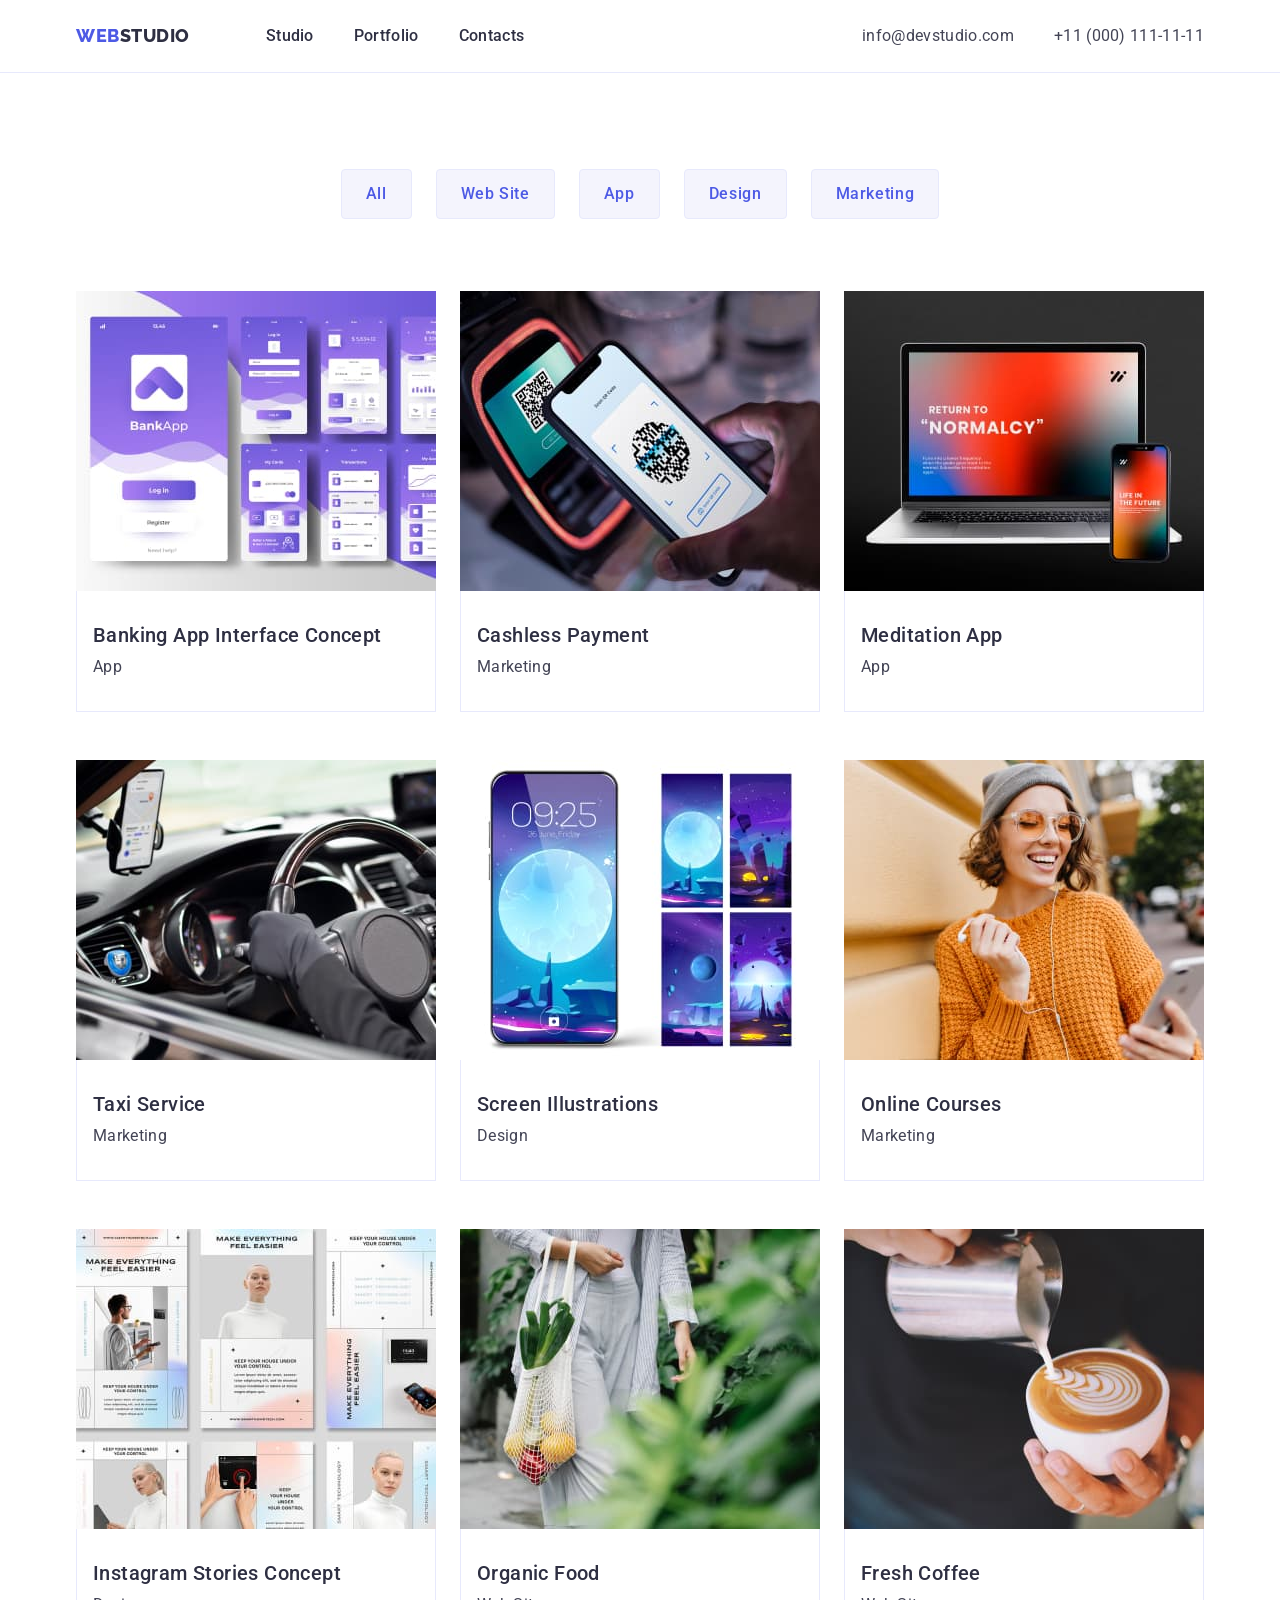
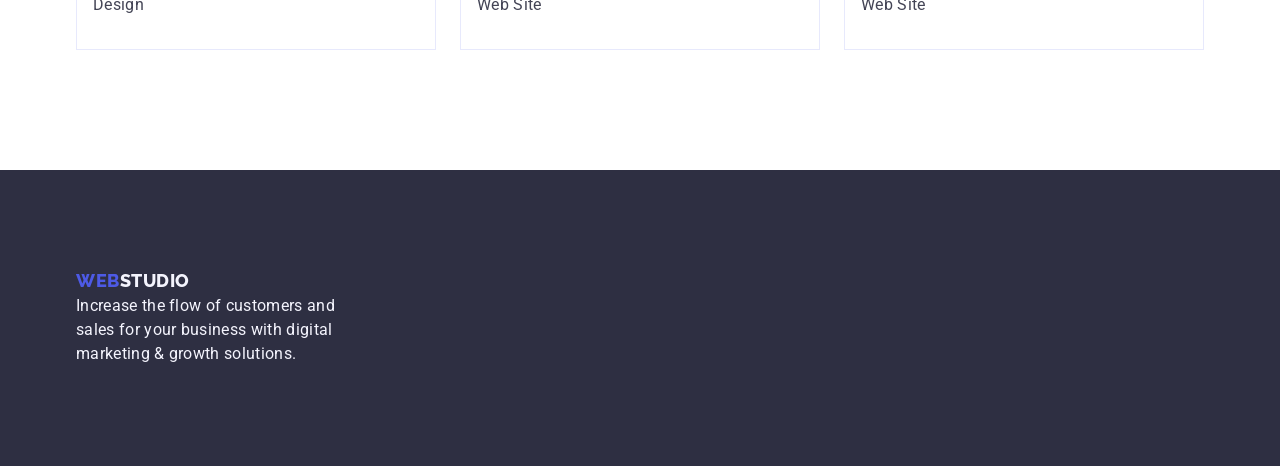
==== portfolio.html @ 2875e18b "Initial commit" ====
<!DOCTYPE html>
<html lang="en">
  <head>
    <meta charset="UTF-8" />
    <meta name="viewport" content="width=device-width, initial-scale=1.0" />
    <title>Portfolio</title>
    <link rel="preconnect" href="https://fonts.googleapis.com" />
    <link rel="preconnect" href="https://fonts.gstatic.com" crossorigin />
    <link
      href="https://fonts.googleapis.com/css2?family=Raleway:wght@800&family=Roboto:wght@400;500;700;900&display=swap"
      rel="stylesheet"
    />
    <link
      rel="stylesheet"
      href="https://cdnjs.cloudflare.com/ajax/libs/modern-normalize/2.0.0/modern-normalize.min.css"
    />
    <link rel="stylesheet" href="./css/style.css" />
  </head>
  <body>
    <header class="header">
      <div class="container header__container">
        <nav class="header__menu">
          <a href="./index.html" class="logo link">Web<span class="logo__part">Studio</span></a>
          <ul class="menu__list list">
            <li class="menu__list-item">
              <a href="./index.html" class="menu__list-link link">Studio</a>
            </li>
            <li class="menu__list-item">
              <a href="./portfolio.html" class="menu__list-link link">Portfolio</a>
            </li>
            <li class="menu__list-item">
              <a href="" class="menu__list-link link">Contacts</a>
            </li>
          </ul>
        </nav>
        <address class="address">
          <ul class="address__list list">
            <li class="address__list-item">
              <a href="mailto:info@devstudio.com" class="address__mail link">info@devstudio.com</a>
            </li>
            <li class="address__list-item">
              <a href="tel:+110001111111" class="address__tel link">+11 (000) 111-11-11</a>
            </li>
          </ul>
        </address>
      </div>
    </header>

    <main class="main">
      <section class="cards section">
        <div class="container cards__container">
          <h1 class="visually-hidden">MAIN</h1>
          <ul class="filters__list list">
            <li class="filters__item">
              <button class="filters__btn" type="button">All</button>
            </li>
            <li class="filters__item">
              <button class="filters__btn" type="button">Web Site</button>
            </li>
            <li class="filters__item">
              <button class="filters__btn" type="button">App</button>
            </li>
            <li class="filters__item">
              <button class="filters__btn" type="button">Design</button>
            </li>
            <li class="filters__item">
              <button class="filters__btn" type="button">Marketing</button>
            </li>
          </ul>
          <ul class="cards__list list">
            <li class="cards__item">
              <a class="cards__item-link link" href="#">
                <img
                  src="./images/s2-1.jpg"
                  alt="Banking App"
                  class="cards__item-img"
                  width="360"
                />
                <div class="cards__item-box">
                  <h2 class="cards__item-title">Banking App Interface Concept</h2>
                  <p class="cards__item-text">App</p>
                </div>
              </a>
            </li>
            <li class="cards__item">
              <a class="cards__item-link link" href="#">
                <img
                  src="./images/s2-2.jpg"
                  alt="Cashless Payment"
                  class="cards__item-img"
                  width="360"
                />
                <div class="cards__item-box">
                  <h2 class="cards__item-title">Cashless Payment</h2>
                  <p class="cards__item-text">Marketing</p>
                </div>
              </a>
            </li>
            <li class="cards__item">
              <a class="cards__item-link link" href="#">
                <img
                  src="./images/s2-3.jpg"
                  alt="Meditation App"
                  class="cards__item-img"
                  width="360"
                />
                <div class="cards__item-box">
                  <h2 class="cards__item-title">Meditation App</h2>
                  <p class="cards__item-text">App</p>
                </div>
              </a>
            </li>
            <li class="cards__item">
              <a class="cards__item-link link" href="#">
                <img
                  src="./images/s3-1.jpg"
                  alt="Taxi Service"
                  class="cards__item-img"
                  width="360"
                />
                <div class="cards__item-box">
                  <h2 class="cards__item-title">Taxi Service</h2>
                  <p class="cards__item-text">Marketing</p>
                </div>
              </a>
            </li>
            <li class="cards__item">
              <a class="cards__item-link link" href="#">
                <img
                  src="./images/s3-2.jpg"
                  alt="Screen Illustrations"
                  class="cards__item-img"
                  width="360"
                />
                <div class="cards__item-box">
                  <h2 class="cards__item-title">Screen Illustrations</h2>
                  <p class="cards__item-text">Design</p>
                </div>
              </a>
            </li>
            <li class="cards__item">
              <a class="cards__item-link link" href="#">
                <img
                  src="./images/s3-3.jpg"
                  alt="Online Courses"
                  class="cards__item-img"
                  width="360"
                />
                <div class="cards__item-box">
                  <h2 class="cards__item-title">Online Courses</h2>
                  <p class="cards__item-text">Marketing</p>
                </div>
              </a>
            </li>
            <li class="cards__item">
              <a class="cards__item-link link" href="#">
                <img
                  src="./images/s4-1.jpg"
                  alt="Instagram Stories Concept"
                  class="cards__item-img"
                  width="360"
                />
                <div class="cards__item-box">
                  <h2 class="cards__item-title">Instagram Stories Concept</h2>
                  <p class="cards__item-text">Design</p>
                </div>
              </a>
            </li>
            <li class="cards__item">
              <a class="cards__item-link link" href="#">
                <img
                  src="./images/s4-2.jpg"
                  alt="Organic Food"
                  class="cards__item-img"
                  width="360"
                />
                <div class="cards__item-box">
                  <h2 class="cards__item-title">Organic Food</h2>
                  <p class="cards__item-text">Web Site</p>
                </div>
              </a>
            </li>
            <li class="cards__item">
              <a class="cards__item-link link" href="#">
                <img
                  src="./images/s4-3.jpg"
                  alt="Fresh Coffee"
                  class="cards__item-img"
                  width="360"
                />
                <div class="cards__item-box">
                  <h2 class="cards__item-title">Fresh Coffee</h2>
                  <p class="cards__item-text">Web Site</p>
                </div>
              </a>
            </li>
          </ul>
        </div>
      </section>
    </main>

    <footer class="footer section">
      <div class="container footer__container">
        <a href="./index.html" class="logo link">Web<span class="logo__part">Studio</span></a>
        <p class="footer__text">
          Increase the flow of customers and sales for your business with digital marketing & growth
          solutions.
        </p>
      </div>
    </footer>
  </body>
</html>
---- css/style.css ----
:root {
  --body-text: #434455;
  --iris: #4d5ae5;
  --ocean: #404bbf;
  --navy-blue: #2e2f42;
  --green: #31d0aa;
  --light-slate: #8e8f99;
  --cornflower: #e7e9fc;
  --cloud: #f4f4fd;
  --navy-blue-modal: #2e2f42;
  --grey: #2e2f42;
  --dairy: #fcfcfc;
}

body {
  font-family: 'Roboto', sans-serif;
  color: var(--body-text);
  background-color: #fff;
  line-height: 1.5;
  font-size: 16px;
  letter-spacing: 2%;
  margin: 0;
}
h2 {
  font-weight: 700;
  font-size: 20px;
}
h1,
h2,
h3,
h4,
h5,
h6,
p {
  margin: 0;
}
img {
  display: block;
}

.link {
  text-decoration: none;
  color: inherit;
}
.list {
  list-style: none;
  padding-left: 0;
  margin: 0;
}
img {
  display: block;
}
.container {
  width: 1158px;
  margin: 0 auto;
  padding: 0 15px;
}
.section {
  padding-left: 30px;
  padding-right: 30px;
}
.visually-hidden {
  position: absolute;
  width: 1px;
  height: 1px;
  margin: -1px;
  border: 0;
  padding: 0;
  white-space: nowrap;
  clip-path: inset(100%);
  clip: rect(0 0 0 0);
  overflow: hidden;
}
/* HEADER*/
.header {
  border-bottom: 1px solid var(--cornflower);
}
.header__container {
  display: flex;
  align-items: center;
  padding: 0 15px;
}
.header__menu {
  display: flex;
  margin-right: auto;
  align-items: center;
}

.logo {
  font-family: 'Raleway', sans-serif;
  text-transform: uppercase;
  font-size: 18px;
  line-height: 1.17;
  letter-spacing: 0.03em;
  font-weight: 800;
  text-decoration: none;
  color: var(--iris);
  margin-right: 76px;
}
.logo span {
  color: var(--navy-blue);
}

.menu__list {
  color: var(--navy-blue);
  font-weight: 500;
  list-style: none;
  display: flex;
  gap: 40px;
}
.menu__list-item {
  /* padding: 24px 0px; */
  display: flex;
}
.menu__list-item:hover,
.menu__list-link:focus {
  color: var(--ocean);
}
.menu__list-link {
  padding: 24px 0px;
  letter-spacing: 0.02em;
}

.address {
  font-style: normal;
}
.address__list-item:hover,
.address:focus {
  color: var(--ocean);
}
.address__list {
  letter-spacing: 0.02em;
  display: flex;
  gap: 40px;
}

/*Banner*/
.banner {
  background-color: var(--navy-blue);
  padding: 188px 0;
}

.banner__container {
  text-align: center;
}

.main__title {
  font-size: 56px;
  line-height: 1.07;
  text-align: center;
  letter-spacing: 0.02em;
  color: #fff;
  max-width: 496px;
  margin-right: auto;
  margin-left: auto;
  margin-bottom: 48px;
}
.main__btn {
  background-color: var(--iris);
  font-family: inherit;
  font-weight: 500;
  font-size: 16px;
  line-height: 1.5;
  letter-spacing: 0.04em;
  color: #fff;
  cursor: pointer;
  border: none;
  border-radius: 4px;
  box-shadow: 0px 4px 4px 0px rgba(0, 0, 0, 0.15);
  padding: 16px 32px;
  display: block;
  min-width: 169px;
  margin: 0 auto;
}
.main__btn:hover,
.main__btn:focus {
  background-color: var(--ocean);
}
/* benefits*/
.benefits {
  padding: 120px 0;
}
.benefits__container {
}
.benefits__list {
  display: flex;
  gap: 24px;
}
.benefits__list-item {
  min-width: 264px;
  width: calc((100% - 72px) / 4);
}
.benefits__item-title {
  margin-bottom: 8px;
}
.benefits__title {
  font-weight: 500;
  font-size: 20px;
  line-height: 1.2;
  letter-spacing: 0.02em;
  color: var(--navy-blue);
}
.benefits__item-title {
  font-weight: 500;
  font-size: 20px;
  line-height: 1.2;
  letter-spacing: 0.02em;
  color: var(--navy-blue);
}
.benefits__item-text {
  letter-spacing: 0.02em;
}

/*Services*/
.services {
  padding-bottom: 120px;
}

.services__title {
  font-size: 36px;
  line-height: 1.11;
  text-align: center;
  letter-spacing: 0.02em;
  text-transform: capitalize;
  color: var(--navy-blue);
  margin-bottom: 72px;
}
.services__list {
  display: flex;
  gap: 24px;
}
.services__list-item {
  width: calc((100% - 48px) / 3);
}

/*TEAM*/
.team {
  background-color: var(--cloud);
  padding: 120px 0;
}
.team__container {
}
.team__title {
  font-size: 36px;
  line-height: 1.11;
  text-align: center;
  letter-spacing: 0.02em;
  text-transform: capitalize;
  color: var(--navy-blue);
  margin-bottom: 72px;
}
.team__list {
  display: flex;
  gap: 24px;
}
.team__list-item {
  background-color: #ffffff;
  width: calc((100%-72px) / 4);
  border-radius: 0px 0px 4px 4px;
}
.team__item-box {
  padding: 32px 0;
  text-align: center;
}
.team__item-title {
  font-weight: 500;
  font-size: 20px;
  line-height: 1.2;
  letter-spacing: 0.02em;
  color: var(--navy-blue);
  margin-bottom: 8px;
}
.team__item-text {
  letter-spacing: 0.02em;
}
/* FILTERS */
.filters__list {
  display: flex;
  justify-content: center;
  margin-bottom: 72px;
  gap: 24px;
}
.filters__item {
  text-align: center;
}

.filters__btn {
  padding: 12px 24px;
  background-color: var(--cloud);
  border: 1px solid var(--cornflower);
  color: var(--iris);
  font-weight: 500;
  font-family: inherit;
  cursor: pointer;
  font-size: 16px;
  line-height: 1.5;
  letter-spacing: 0.04em;
  border-radius: 4px;
}
.filters__btn:hover,
.filters__btn:focus {
  background-color: var(--ocean);
  border: 1px solid transparent;
  color: #fff;
}
/* CARDS */
.cards {
  padding: 96px 0 120px 0;
}

.cards__list {
  display: flex;
  flex-wrap: wrap;
  gap: 48px 24px;
}
.cards__item {
  width: calc((100% - 48px) / 3);
}

.cards__item-box {
  text-align: left;
  padding: 32px 16px;
  border-left: 1px solid var(--cornflower);
  border-right: 1px solid var(--cornflower);
  border-bottom: 1px solid var(--cornflower);
}
.cards__item-title {
  color: var(--navy-blue);
  font-weight: 500;
  font-size: 20px;
  line-height: 1.2;
  letter-spacing: 0.02em;
  margin-bottom: 8px;
}
.cards__item-text {
  font-size: 16px;
  line-height: 1.5;
  letter-spacing: 0.02em;
  color: var(--body-text);
}
/*Footer*/
.footer {
  background-color: var(--navy-blue);
  padding: 100px 0;
}
.footer > p {
  color: var(--cloud);
}

.footer__text {
  letter-spacing: 0.02em;
  max-width: 264px;
  color: var(--cloud);
}
.footer .logo span {
  color: var(--cloud);
}
.footer__logo {
  display: inline-block;
  margin-bottom: 16px;
}
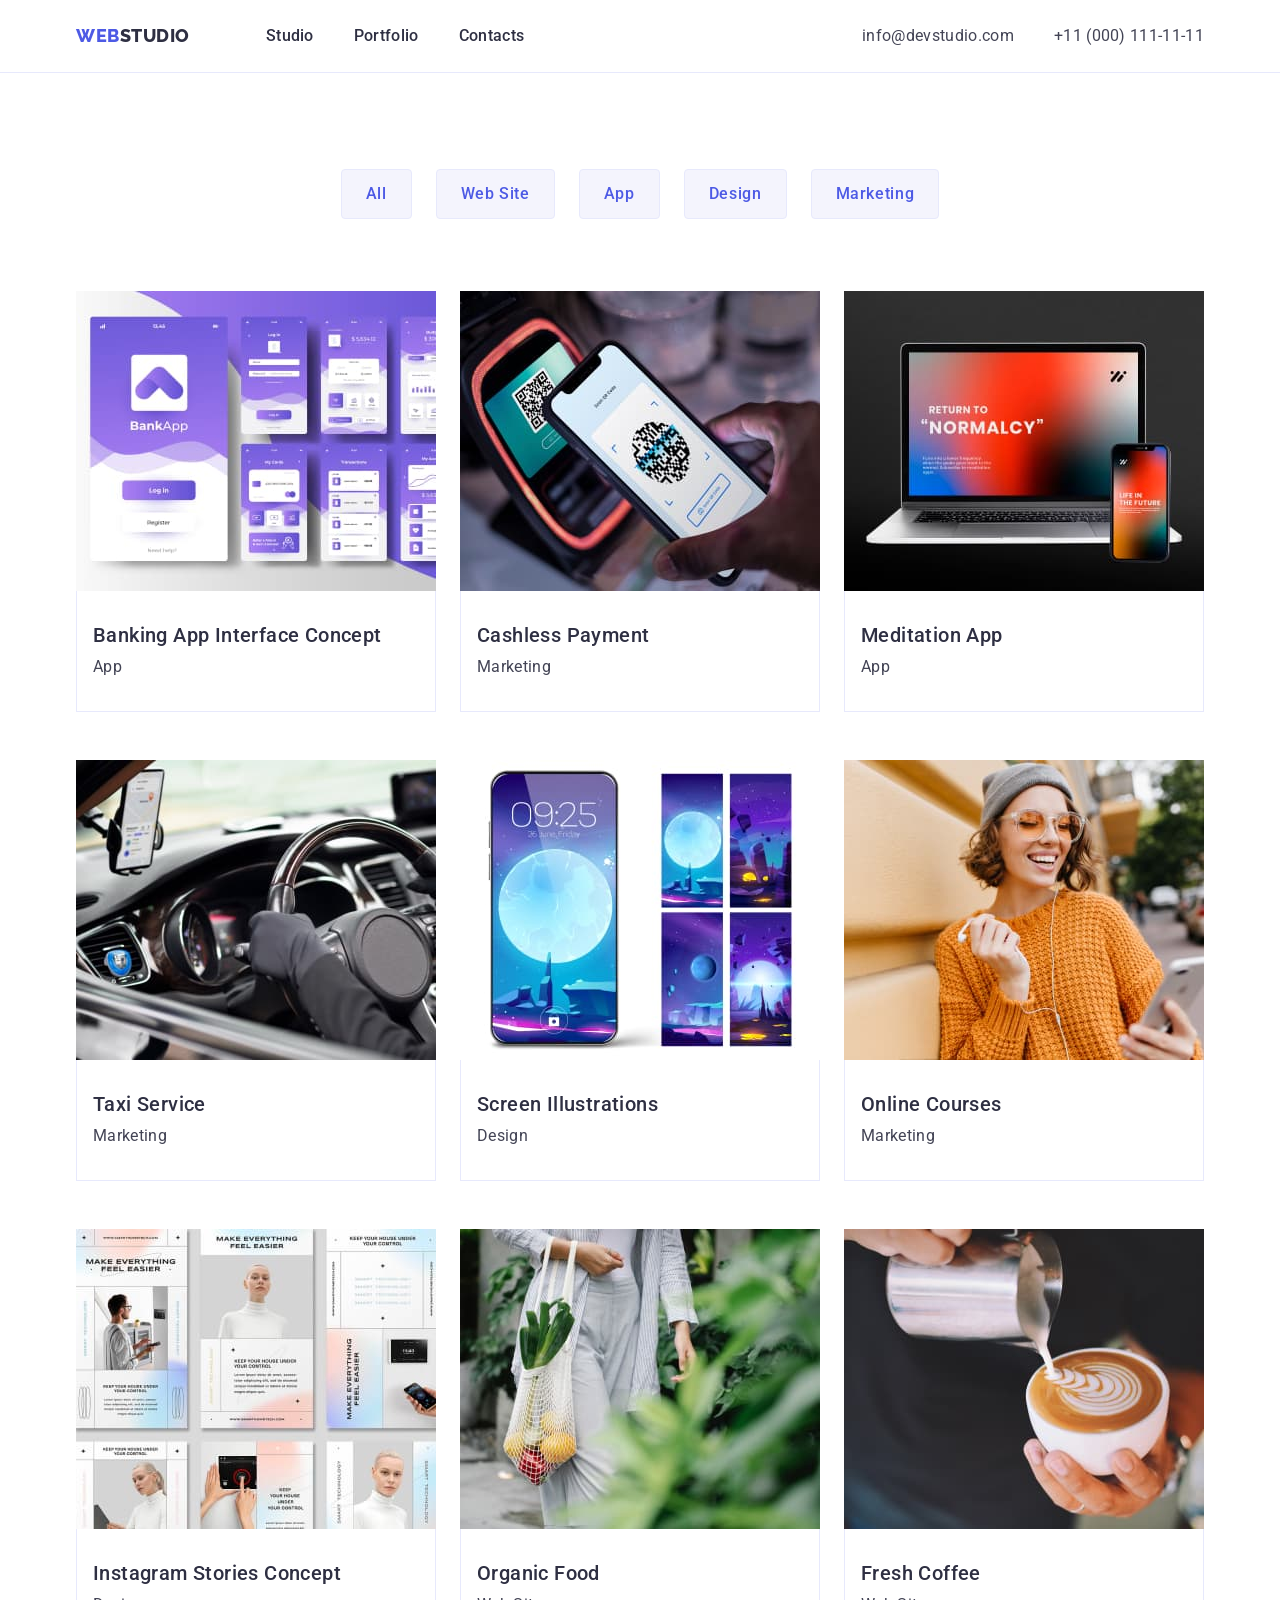
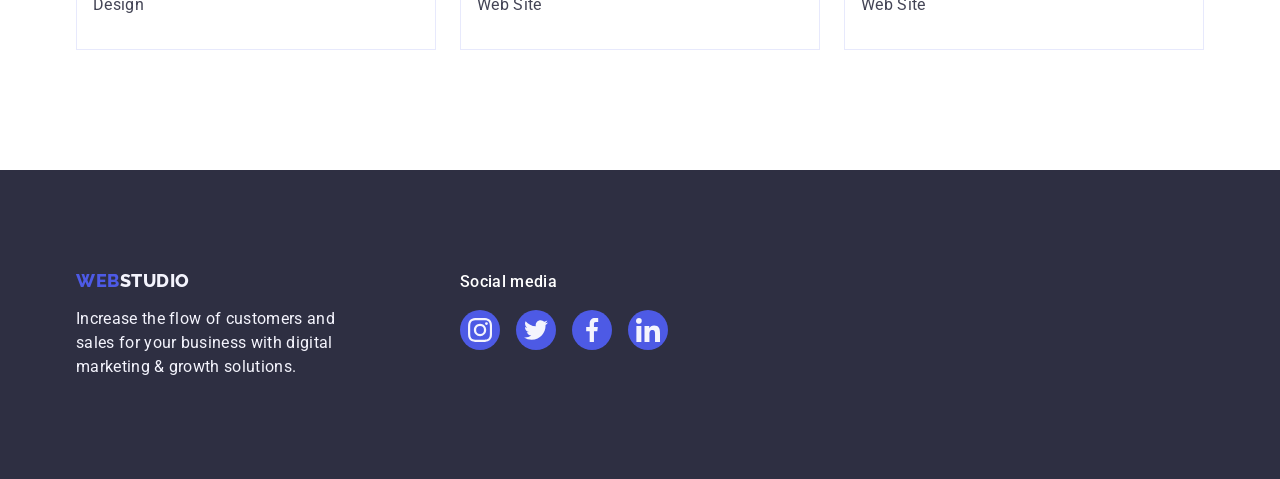
==== commit 0c972d3d: "first part homework add socials link + hover" ====
--- a/portfolio.html
+++ b/portfolio.html
@@ -201,11 +201,72 @@
 
     <footer class="footer section">
       <div class="container footer__container">
-        <a href="./index.html" class="logo link">Web<span class="logo__part">Studio</span></a>
-        <p class="footer__text">
-          Increase the flow of customers and sales for your business with digital marketing & growth
-          solutions.
-        </p>
+        <div class="footer__left">
+          <a href="./index.html" class="logo link footer__logo"
+            >Web<span class="logo__part">Studio</span></a
+          >
+          <p class="footer__text">
+            Increase the flow of customers and sales for your business with digital marketing &
+            growth solutions.
+          </p>
+        </div>
+        <div class="footer__right">
+          <p class="footer__social-title"> Social media </p>
+          <ul class="footer__social-list list">
+            <li class="footer__social-item">
+              <a
+                href=""
+                class="footer__social-link"
+                target="_blank"
+                rel="noopened noreffered"
+                aria-label="instagram link"
+              >
+                <svg class="footer__social-svg" width="24" height="24">
+                  <use href="./images/icons.svg#icon-instagram"></use>
+                </svg>
+              </a>
+            </li>
+            <li class="footer__social-item">
+              <a
+                href=""
+                class="footer__social-link"
+                target="_blank"
+                rel="noopened noreffered"
+                aria-label="twitter link"
+              >
+                <svg class="footer__social-svg" width="24" height="24">
+                  <use href="./images/icons.svg#icon-twitter"></use>
+                </svg>
+              </a>
+            </li>
+            <li class="footer__social-item">
+              <a
+                href=""
+                class="footer__social-link"
+                target="_blank"
+                rel="noopened noreffered"
+                aria-label="facebook link"
+              >
+                <svg class="footer__social-svg" width="24" height="24">
+                  <use href="./images/icons.svg#icon-facebook"></use>
+                </svg>
+              </a>
+            </li>
+            <li class="footer__social-item">
+              <a
+                href=""
+                class="footer__social-link"
+                target="_blank"
+                rel="noopened noreffered"
+                aria-label="linkedin link"
+              >
+                <svg class="footer__social-svg" width="24" height="24">
+                  <use href="./images/icons.svg#icon-linkedin"></use>
+                </svg>
+              </a>
+            </li>
+          </ul>
+        </div>
       </div>
     </footer>
   </body>
--- a/css/style.css
+++ b/css/style.css
@@ -71,6 +71,15 @@
   clip: rect(0 0 0 0);
   overflow: hidden;
 }
+.title {
+  font-size: 36px;
+  line-height: 1.11;
+  text-align: center;
+  letter-spacing: 0.02em;
+  text-transform: capitalize;
+  color: var(--navy-blue);
+  margin-bottom: 72px;
+}
 /* HEADER*/
 .header {
   border-bottom: 1px solid var(--cornflower);
@@ -136,6 +145,11 @@
 
 /*Banner*/
 .banner {
+  background-image: linear-gradient(rgba(46, 47, 66, 0.7), rgba(46, 47, 66, 0.7)),
+    url(../images/hero-bg.jpg);
+  background-repeat: no-repeat;
+  background-position: center;
+  background-size: cover;
   background-color: var(--navy-blue);
   padding: 188px 0;
 }
@@ -186,10 +200,19 @@
   display: flex;
   gap: 24px;
 }
+
 .benefits__list-item {
   min-width: 264px;
   width: calc((100% - 72px) / 4);
 }
+.benefits__item-box {
+  display: flex;
+  justify-content: center;
+  align-items: center;
+  padding: 24px 100px;
+  border-radius: 4px;
+  background: var(--cloud);
+}
 .benefits__item-title {
   margin-bottom: 8px;
 }
@@ -216,15 +239,6 @@
   padding-bottom: 120px;
 }
 
-.services__title {
-  font-size: 36px;
-  line-height: 1.11;
-  text-align: center;
-  letter-spacing: 0.02em;
-  text-transform: capitalize;
-  color: var(--navy-blue);
-  margin-bottom: 72px;
-}
 .services__list {
   display: flex;
   gap: 24px;
@@ -240,15 +254,7 @@
 }
 .team__container {
 }
-.team__title {
-  font-size: 36px;
-  line-height: 1.11;
-  text-align: center;
-  letter-spacing: 0.02em;
-  text-transform: capitalize;
-  color: var(--navy-blue);
-  margin-bottom: 72px;
-}
+
 .team__list {
   display: flex;
   gap: 24px;
@@ -272,6 +278,29 @@
 }
 .team__item-text {
   letter-spacing: 0.02em;
+}
+.team__item-social-list {
+  display: flex;
+  align-items: center;
+  justify-content: center;
+  gap: 24px;
+}
+.team__item-social-link {
+  display: flex;
+  justify-content: center;
+  align-items: center;
+  background-color: var(--iris);
+  border-radius: 50%;
+  color: var(--cloud);
+
+  padding: 12px;
+}
+.team__item-social-svg {
+  fill: currentColor;
+}
+.team__item-social-link:hover,
+.team__item-social-link:focus {
+  background-color: var(--ocean);
 }
 /* FILTERS */
 .filters__list {
@@ -338,6 +367,36 @@
   letter-spacing: 0.02em;
   color: var(--body-text);
 }
+/* CUSTOMERS */
+.customers {
+  padding: 120px 0;
+}
+.customers__title {
+}
+.customers__list {
+  display: flex;
+  gap: 24px;
+}
+.customers__item-box {
+  width: 168px;
+  height: 88px;
+  display: flex;
+  justify-content: center;
+  align-items: center;
+  padding: 16px 32px;
+  border: 1px solid var(--light-slate);
+  border-radius: 4px;
+  color: var(--light-slate);
+}
+.customers__item-svg {
+  fill: currentColor;
+}
+.customers__item-box:hover,
+.customers__item-box:focus {
+  border-color: var(--ocean);
+  color: var(--ocean);
+}
+
 /*Footer*/
 .footer {
   background-color: var(--navy-blue);
@@ -347,6 +406,11 @@
   color: var(--cloud);
 }
 
+.footer__container {
+  display: flex;
+  gap: 120px;
+  align-items: baseline;
+}
 .footer__text {
   letter-spacing: 0.02em;
   max-width: 264px;
@@ -359,3 +423,31 @@
   display: inline-block;
   margin-bottom: 16px;
 }
+.footer__social-title {
+  color: var(--WHITE, #fff);
+  font-size: 16px;
+  font-weight: 500;
+  line-height: 1.5; /* 150% */
+  letter-spacing: 0.02em;
+  margin-bottom: 16px;
+}
+.footer__social-list {
+  display: flex;
+  gap: 16px;
+}
+.footer__social-link {
+  display: flex;
+  justify-self: center;
+  align-items: center;
+  padding: 8px;
+  border-radius: 50%;
+  background-color: var(--iris);
+  color: var(--cloud);
+}
+.footer__social-svg {
+  fill: currentColor;
+}
+.footer__social-link:hover,
+.footer__social-link:focus {
+  background-color: var(--green);
+}
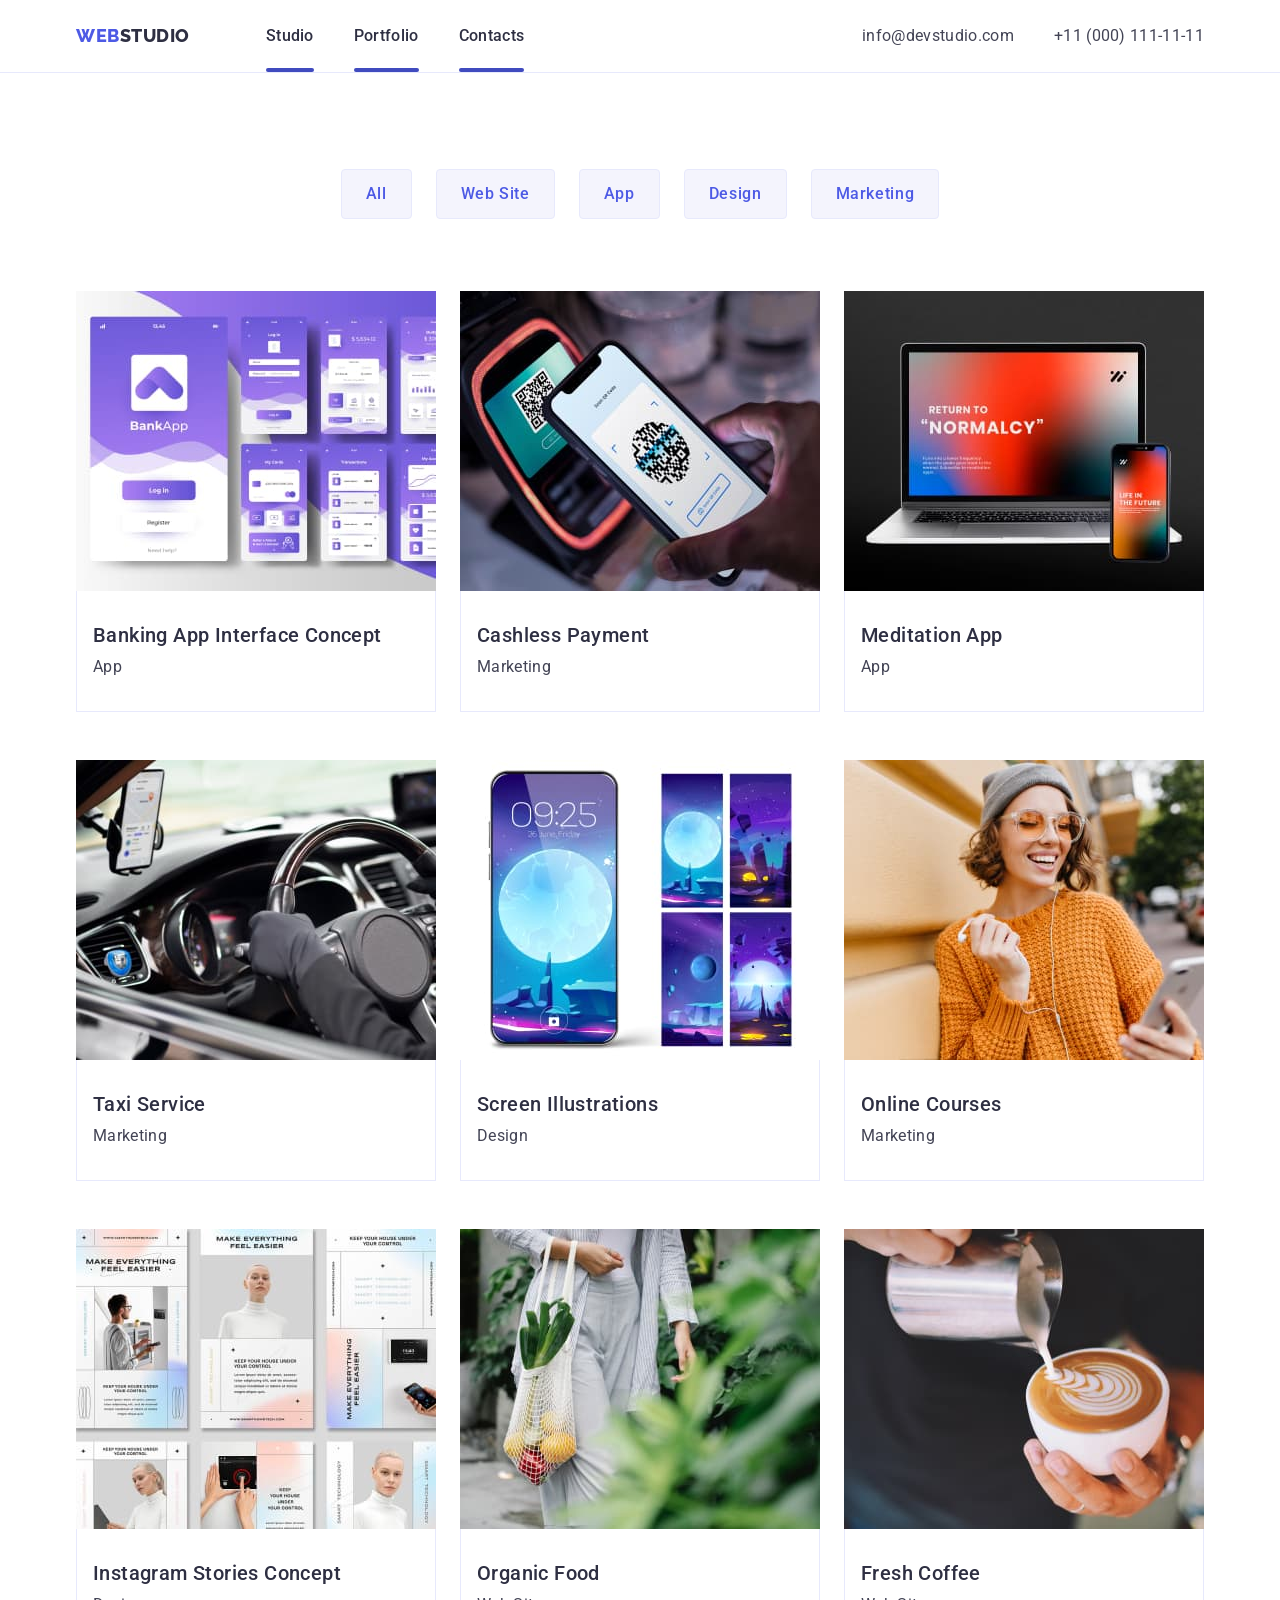
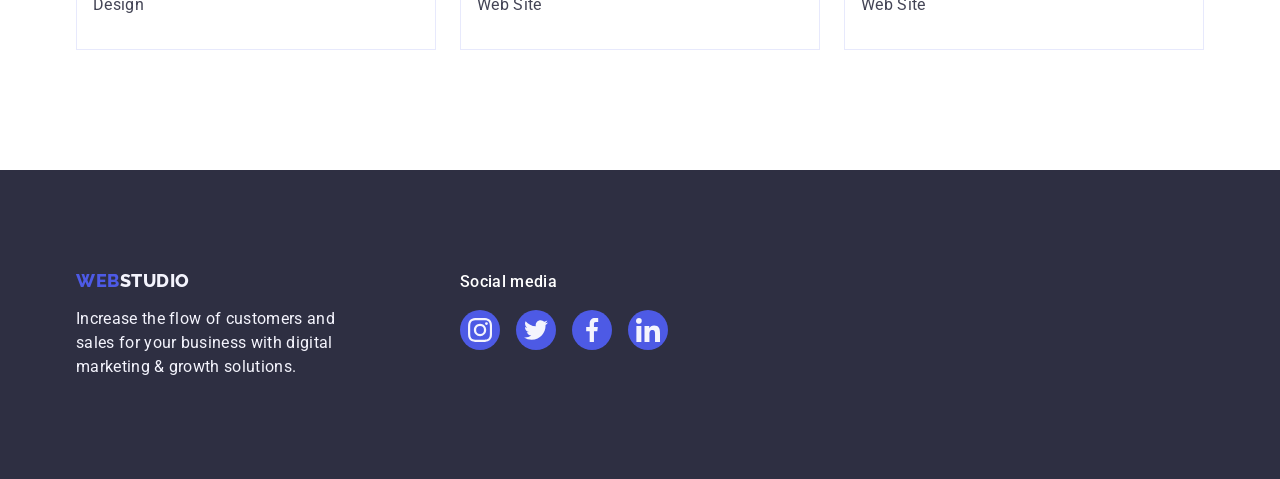
==== commit 57fb621f: "add two part without js(nav)" ====
--- a/portfolio.html
+++ b/portfolio.html
@@ -70,12 +70,20 @@
           <ul class="cards__list list">
             <li class="cards__item">
               <a class="cards__item-link link" href="#">
-                <img
-                  src="./images/s2-1.jpg"
-                  alt="Banking App"
-                  class="cards__item-img"
-                  width="360"
-                />
+                <div class="cards__item-upbox">
+                  <div class="cards__item-overlay">
+                    <p class="cards__item-overlay-text">
+                      14 Stylish and User-Friendly App Design Concepts · Task Manager App · Calorie
+                      Tracker App · Exotic Fruit Ecommerce App · Cloud Storage App
+                    </p>
+                  </div>
+                  <img
+                    src="./images/s2-1.jpg"
+                    alt="Banking App"
+                    class="cards__item-img"
+                    width="360"
+                  />
+                </div>
                 <div class="cards__item-box">
                   <h2 class="cards__item-title">Banking App Interface Concept</h2>
                   <p class="cards__item-text">App</p>
@@ -84,12 +92,20 @@
             </li>
             <li class="cards__item">
               <a class="cards__item-link link" href="#">
-                <img
-                  src="./images/s2-2.jpg"
-                  alt="Cashless Payment"
-                  class="cards__item-img"
-                  width="360"
-                />
+                <div class="cards__item-upbox">
+                  <div class="cards__item-overlay">
+                    <p class="cards__item-overlay-text">
+                      14 Stylish and User-Friendly App Design Concepts · Task Manager App · Calorie
+                      Tracker App · Exotic Fruit Ecommerce App · Cloud Storage App
+                    </p>
+                  </div>
+                  <img
+                    src="./images/s2-2.jpg"
+                    alt="Cashless Payment"
+                    class="cards__item-img"
+                    width="360"
+                  />
+                </div>
                 <div class="cards__item-box">
                   <h2 class="cards__item-title">Cashless Payment</h2>
                   <p class="cards__item-text">Marketing</p>
@@ -98,12 +114,20 @@
             </li>
             <li class="cards__item">
               <a class="cards__item-link link" href="#">
-                <img
-                  src="./images/s2-3.jpg"
-                  alt="Meditation App"
-                  class="cards__item-img"
-                  width="360"
-                />
+                <div class="cards__item-upbox">
+                  <div class="cards__item-overlay">
+                    <p class="cards__item-overlay-text">
+                      14 Stylish and User-Friendly App Design Concepts · Task Manager App · Calorie
+                      Tracker App · Exotic Fruit Ecommerce App · Cloud Storage App
+                    </p>
+                  </div>
+                  <img
+                    src="./images/s2-3.jpg"
+                    alt="Meditation App"
+                    class="cards__item-img"
+                    width="360"
+                  />
+                </div>
                 <div class="cards__item-box">
                   <h2 class="cards__item-title">Meditation App</h2>
                   <p class="cards__item-text">App</p>
@@ -112,12 +136,20 @@
             </li>
             <li class="cards__item">
               <a class="cards__item-link link" href="#">
-                <img
-                  src="./images/s3-1.jpg"
-                  alt="Taxi Service"
-                  class="cards__item-img"
-                  width="360"
-                />
+                <div class="cards__item-upbox">
+                  <div class="cards__item-overlay">
+                    <p class="cards__item-overlay-text">
+                      14 Stylish and User-Friendly App Design Concepts · Task Manager App · Calorie
+                      Tracker App · Exotic Fruit Ecommerce App · Cloud Storage App
+                    </p>
+                  </div>
+                  <img
+                    src="./images/s3-1.jpg"
+                    alt="Taxi Service"
+                    class="cards__item-img"
+                    width="360"
+                  />
+                </div>
                 <div class="cards__item-box">
                   <h2 class="cards__item-title">Taxi Service</h2>
                   <p class="cards__item-text">Marketing</p>
@@ -126,12 +158,20 @@
             </li>
             <li class="cards__item">
               <a class="cards__item-link link" href="#">
-                <img
-                  src="./images/s3-2.jpg"
-                  alt="Screen Illustrations"
-                  class="cards__item-img"
-                  width="360"
-                />
+                <div class="cards__item-upbox">
+                  <div class="cards__item-overlay">
+                    <p class="cards__item-overlay-text">
+                      14 Stylish and User-Friendly App Design Concepts · Task Manager App · Calorie
+                      Tracker App · Exotic Fruit Ecommerce App · Cloud Storage App
+                    </p>
+                  </div>
+                  <img
+                    src="./images/s3-2.jpg"
+                    alt="Screen Illustrations"
+                    class="cards__item-img"
+                    width="360"
+                  />
+                </div>
                 <div class="cards__item-box">
                   <h2 class="cards__item-title">Screen Illustrations</h2>
                   <p class="cards__item-text">Design</p>
@@ -140,12 +180,20 @@
             </li>
             <li class="cards__item">
               <a class="cards__item-link link" href="#">
-                <img
-                  src="./images/s3-3.jpg"
-                  alt="Online Courses"
-                  class="cards__item-img"
-                  width="360"
-                />
+                <div class="cards__item-upbox">
+                  <div class="cards__item-overlay">
+                    <p class="cards__item-overlay-text">
+                      14 Stylish and User-Friendly App Design Concepts · Task Manager App · Calorie
+                      Tracker App · Exotic Fruit Ecommerce App · Cloud Storage App
+                    </p>
+                  </div>
+                  <img
+                    src="./images/s3-3.jpg"
+                    alt="Online Courses"
+                    class="cards__item-img"
+                    width="360"
+                  />
+                </div>
                 <div class="cards__item-box">
                   <h2 class="cards__item-title">Online Courses</h2>
                   <p class="cards__item-text">Marketing</p>
@@ -154,12 +202,20 @@
             </li>
             <li class="cards__item">
               <a class="cards__item-link link" href="#">
-                <img
-                  src="./images/s4-1.jpg"
-                  alt="Instagram Stories Concept"
-                  class="cards__item-img"
-                  width="360"
-                />
+                <div class="cards__item-upbox">
+                  <div class="cards__item-overlay">
+                    <p class="cards__item-overlay-text">
+                      14 Stylish and User-Friendly App Design Concepts · Task Manager App · Calorie
+                      Tracker App · Exotic Fruit Ecommerce App · Cloud Storage App
+                    </p>
+                  </div>
+                  <img
+                    src="./images/s4-1.jpg"
+                    alt="Instagram Stories Concept"
+                    class="cards__item-img"
+                    width="360"
+                  />
+                </div>
                 <div class="cards__item-box">
                   <h2 class="cards__item-title">Instagram Stories Concept</h2>
                   <p class="cards__item-text">Design</p>
@@ -168,12 +224,20 @@
             </li>
             <li class="cards__item">
               <a class="cards__item-link link" href="#">
-                <img
-                  src="./images/s4-2.jpg"
-                  alt="Organic Food"
-                  class="cards__item-img"
-                  width="360"
-                />
+                <div class="cards__item-upbox">
+                  <div class="cards__item-overlay">
+                    <p class="cards__item-overlay-text">
+                      14 Stylish and User-Friendly App Design Concepts · Task Manager App · Calorie
+                      Tracker App · Exotic Fruit Ecommerce App · Cloud Storage App
+                    </p>
+                  </div>
+                  <img
+                    src="./images/s4-2.jpg"
+                    alt="Organic Food"
+                    class="cards__item-img"
+                    width="360"
+                  />
+                </div>
                 <div class="cards__item-box">
                   <h2 class="cards__item-title">Organic Food</h2>
                   <p class="cards__item-text">Web Site</p>
@@ -182,12 +246,20 @@
             </li>
             <li class="cards__item">
               <a class="cards__item-link link" href="#">
-                <img
-                  src="./images/s4-3.jpg"
-                  alt="Fresh Coffee"
-                  class="cards__item-img"
-                  width="360"
-                />
+                <div class="cards__item-upbox">
+                  <div class="cards__item-overlay">
+                    <p class="cards__item-overlay-text">
+                      14 Stylish and User-Friendly App Design Concepts · Task Manager App · Calorie
+                      Tracker App · Exotic Fruit Ecommerce App · Cloud Storage App
+                    </p>
+                  </div>
+                  <img
+                    src="./images/s4-3.jpg"
+                    alt="Fresh Coffee"
+                    class="cards__item-img"
+                    width="360"
+                  />
+                </div>
                 <div class="cards__item-box">
                   <h2 class="cards__item-title">Fresh Coffee</h2>
                   <p class="cards__item-text">Web Site</p>
--- a/css/style.css
+++ b/css/style.css
@@ -120,6 +120,23 @@
 .menu__list-item {
   /* padding: 24px 0px; */
   display: flex;
+  transition-duration: 250ms;
+  transition-timing-function: cubic-bezier(0.4, 0, 0.2, 1);
+  position: relative;
+}
+.menu__list-item::after {
+  content: '';
+  position: absolute;
+  width: 100%;
+  height: 4px;
+  background-color: var(--ocean);
+  bottom: 0;
+  border-radius: 2px;
+}
+
+.menu__list-link {
+  transition-duration: 250ms;
+  transition-timing-function: cubic-bezier(0.4, 0, 0.2, 1);
 }
 .menu__list-item:hover,
 .menu__list-link:focus {
@@ -132,6 +149,12 @@
 
 .address {
   font-style: normal;
+  transition-duration: 250ms;
+  transition-timing-function: cubic-bezier(0.4, 0, 0.2, 1);
+}
+.address__list-item {
+  transition-duration: 250ms;
+  transition-timing-function: cubic-bezier(0.4, 0, 0.2, 1);
 }
 .address__list-item:hover,
 .address:focus {
@@ -149,7 +172,7 @@
     url(../images/hero-bg.jpg);
   background-repeat: no-repeat;
   background-position: center;
-  background-size: cover;
+  background-size: contain;
   background-color: var(--navy-blue);
   padding: 188px 0;
 }
@@ -185,6 +208,9 @@
   display: block;
   min-width: 169px;
   margin: 0 auto;
+
+  transition-duration: 250ms;
+  transition-timing-function: cubic-bezier(0.4, 0, 0.2, 1);
 }
 .main__btn:hover,
 .main__btn:focus {
@@ -232,6 +258,55 @@
 }
 .benefits__item-text {
   letter-spacing: 0.02em;
+}
+
+/* MODAL */
+
+.backdrop {
+  position: fixed;
+  top: 0;
+  left: 0;
+  width: 100vw;
+  height: 100vh;
+  background: var(--NAVY-BLUE-modal, rgba(46, 47, 66, 0.4));
+  transform: translateY(0);
+  transition: transform 250ms ease-in-out;
+}
+.modal {
+  width: 408px;
+  height: 584px;
+  margin: 0 auto;
+  margin-top: 80px;
+
+  border-radius: 4px;
+  background: var(--DAIRY, #fcfcfc);
+  box-shadow: 0px 2px 1px 0px rgba(0, 0, 0, 0.2), 0px 1px 3px 0px rgba(0, 0, 0, 0.12),
+    0px 1px 1px 0px rgba(0, 0, 0, 0.14);
+  position: relative;
+}
+
+.modal-btn {
+  position: absolute;
+  height: 24px;
+  width: 24px;
+  right: 24px;
+  top: 24px;
+  background-color: var(--cornflower);
+  border: none;
+  border-radius: 50%;
+  padding: 8px;
+  cursor: pointer;
+}
+.modal-btn svg {
+  display: flex;
+  align-items: center;
+  justify-content: center;
+}
+.backdrop.is-hidden {
+  visibility: hidden;
+  opacity: 0;
+  pointer-events: none;
+  transform: translateY(-100%);
 }
 
 /*Services*/
@@ -263,6 +338,10 @@
   background-color: #ffffff;
   width: calc((100%-72px) / 4);
   border-radius: 0px 0px 4px 4px;
+  border-radius: 0px 0px 4px 4px;
+  background: var(--WHITE, #fff);
+  box-shadow: 0px 2px 1px 0px rgba(46, 47, 66, 0.08), 0px 1px 1px 0px rgba(46, 47, 66, 0.16),
+    0px 1px 6px 0px rgba(46, 47, 66, 0.08);
 }
 .team__item-box {
   padding: 32px 0;
@@ -292,6 +371,8 @@
   background-color: var(--iris);
   border-radius: 50%;
   color: var(--cloud);
+  transition-duration: 250ms;
+  transition-timing-function: cubic-bezier(0.4, 0, 0.2, 1);
 
   padding: 12px;
 }
@@ -331,6 +412,10 @@
   background-color: var(--ocean);
   border: 1px solid transparent;
   color: #fff;
+  box-shadow: 0px 2px 2px 0px rgba(0, 0, 0, 0.12), 0px 2px 1px 0px rgba(0, 0, 0, 0.08),
+    0px 3px 1px 0px rgba(0, 0, 0, 0.1);
+  transition-duration: 250ms;
+  transition-timing-function: cubic-bezier(0.4, 0, 0.2, 1);
 }
 /* CARDS */
 .cards {
@@ -344,6 +429,44 @@
 }
 .cards__item {
   width: calc((100% - 48px) / 3);
+  transition-duration: 250ms;
+  transition-timing-function: cubic-bezier(0.4, 0, 0.2, 1);
+}
+
+.cards__item:hover,
+.cards__item:focus {
+  box-shadow: 0px 2px 1px 0px rgba(46, 47, 66, 0.08), 0px 1px 1px 0px rgba(46, 47, 66, 0.16),
+    0px 1px 6px 0px rgba(46, 47, 66, 0.08);
+}
+.cards__item-upbox {
+  position: relative;
+  overflow: hidden;
+}
+.cards__item-overlay {
+  position: absolute;
+  top: 0;
+  left: 0;
+  width: 100%;
+  height: 100%;
+  background-color: var(--iris);
+
+  transform: translateY(100%);
+  transition-duration: 250ms;
+  transition-timing-function: cubic-bezier(0.4, 0, 0.2, 1);
+}
+
+.cards__item-overlay-text {
+  color: var(--cloud);
+  font-weight: 400;
+  line-height: 1.5; /* 150% */
+  letter-spacing: 0.02em;
+
+  padding: 40px 32px;
+}
+
+.cards__item:hover .cards__item-overlay,
+.cards__item:focus .cards__item-overlay {
+  transform: translateY(0%);
 }
 
 .cards__item-box {
@@ -387,6 +510,8 @@
   border: 1px solid var(--light-slate);
   border-radius: 4px;
   color: var(--light-slate);
+  transition-duration: 250ms;
+  transition-timing-function: cubic-bezier(0.4, 0, 0.2, 1);
 }
 .customers__item-svg {
   fill: currentColor;
@@ -443,6 +568,8 @@
   border-radius: 50%;
   background-color: var(--iris);
   color: var(--cloud);
+  transition-duration: 250ms;
+  transition-timing-function: cubic-bezier(0.4, 0, 0.2, 1);
 }
 .footer__social-svg {
   fill: currentColor;
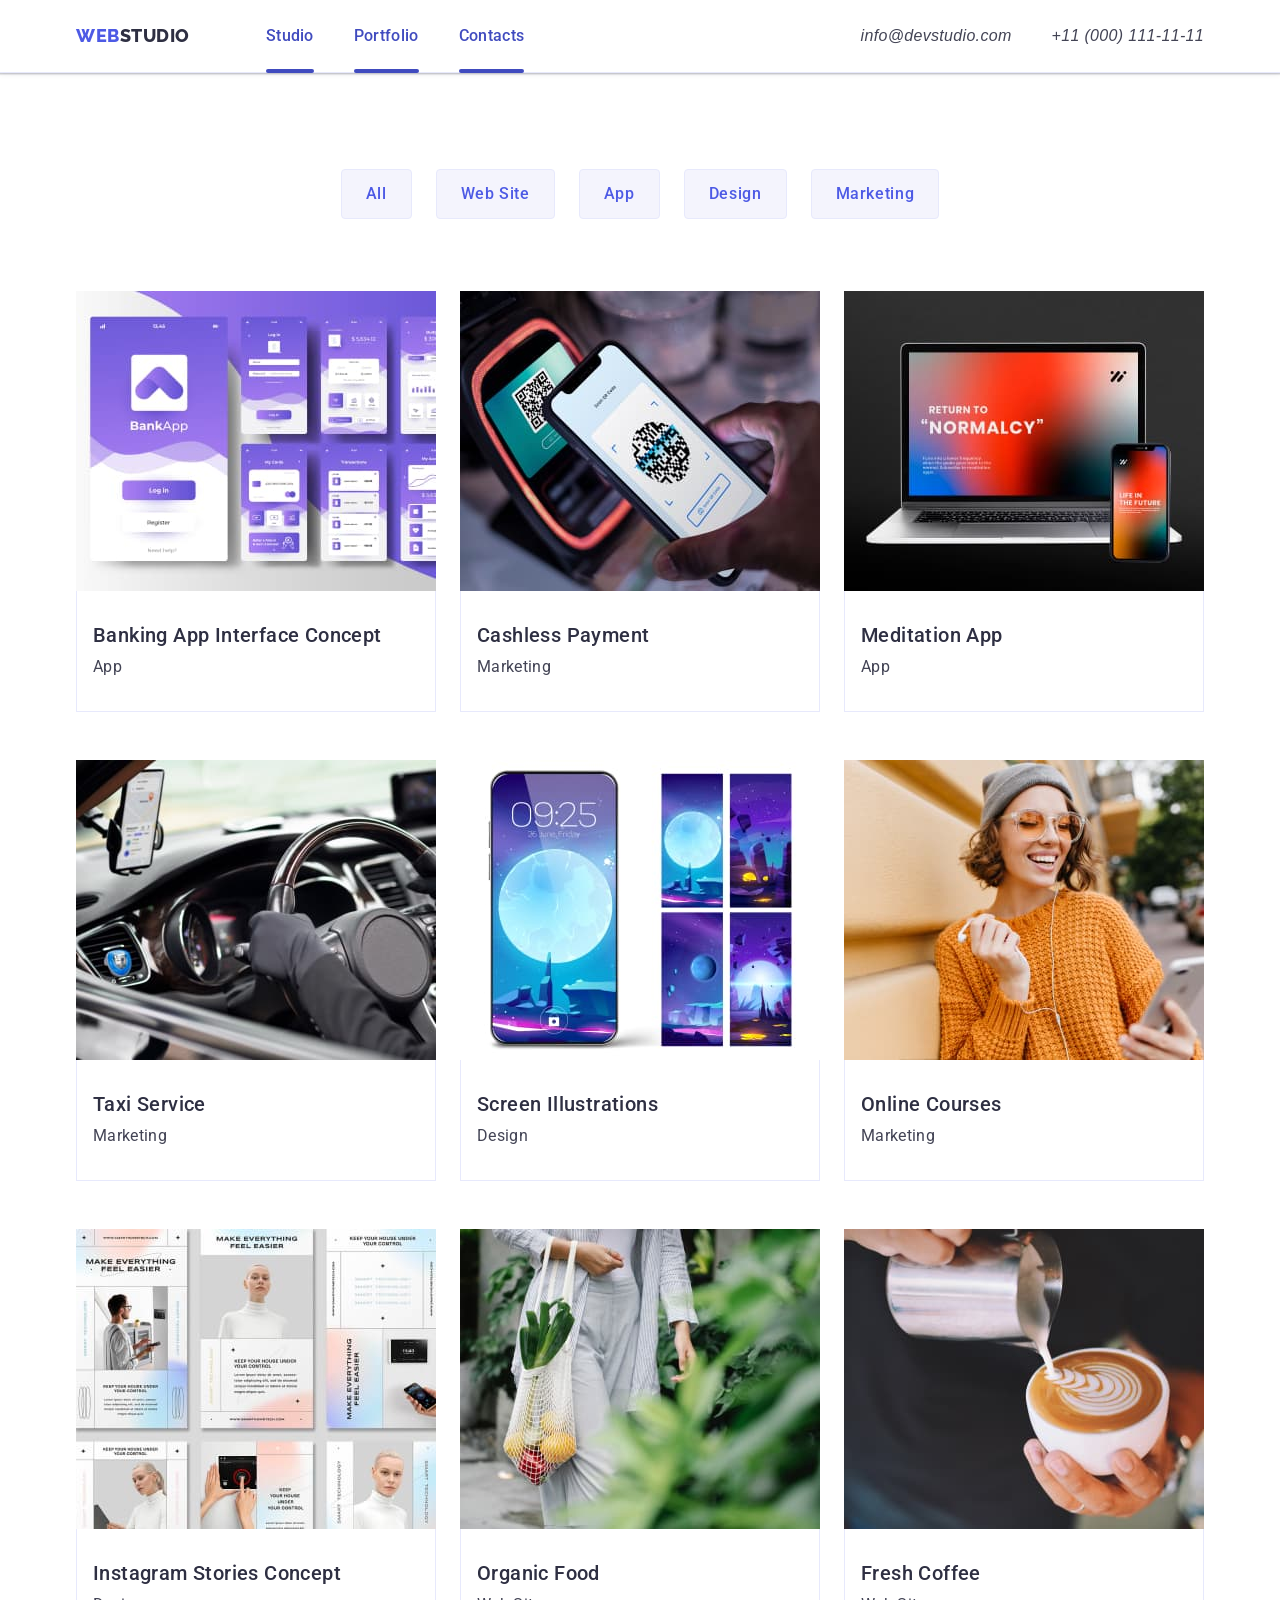
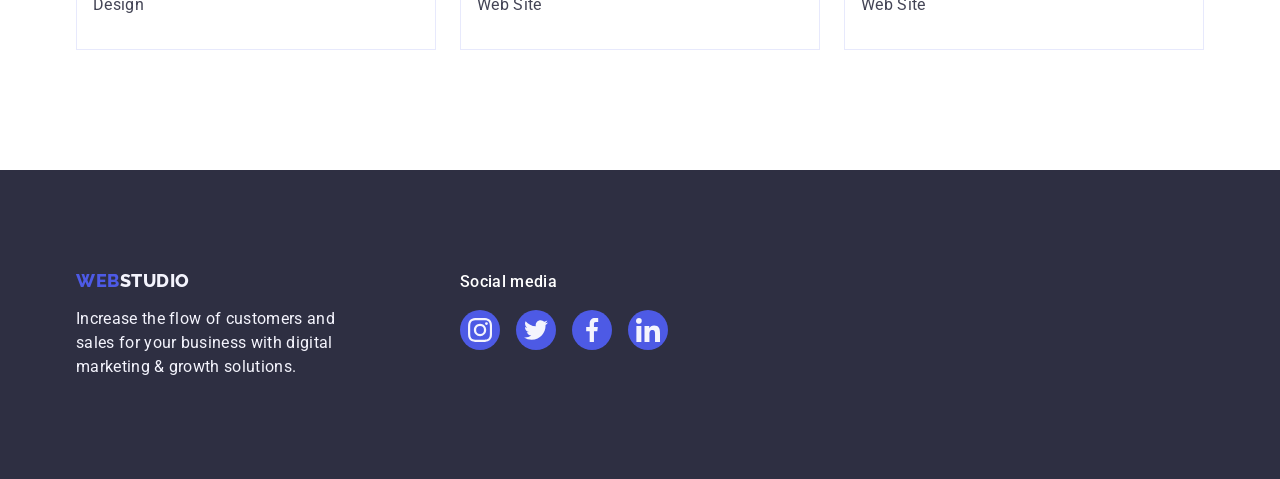
==== commit 075a993f: "fix errors autocheck" ====
--- a/portfolio.html
+++ b/portfolio.html
@@ -71,12 +71,10 @@
             <li class="cards__item">
               <a class="cards__item-link link" href="#">
                 <div class="cards__item-upbox">
-                  <div class="cards__item-overlay">
-                    <p class="cards__item-overlay-text">
-                      14 Stylish and User-Friendly App Design Concepts · Task Manager App · Calorie
-                      Tracker App · Exotic Fruit Ecommerce App · Cloud Storage App
-                    </p>
-                  </div>
+                  <p class="cards__item-overlay-text">
+                    14 Stylish and User-Friendly App Design Concepts · Task Manager App · Calorie
+                    Tracker App · Exotic Fruit Ecommerce App · Cloud Storage App
+                  </p>
                   <img
                     src="./images/s2-1.jpg"
                     alt="Banking App"
@@ -93,12 +91,11 @@
             <li class="cards__item">
               <a class="cards__item-link link" href="#">
                 <div class="cards__item-upbox">
-                  <div class="cards__item-overlay">
-                    <p class="cards__item-overlay-text">
-                      14 Stylish and User-Friendly App Design Concepts · Task Manager App · Calorie
-                      Tracker App · Exotic Fruit Ecommerce App · Cloud Storage App
-                    </p>
-                  </div>
+                  <p class="cards__item-overlay-text">
+                    14 Stylish and User-Friendly App Design Concepts · Task Manager App · Calorie
+                    Tracker App · Exotic Fruit Ecommerce App · Cloud Storage App
+                  </p>
+
                   <img
                     src="./images/s2-2.jpg"
                     alt="Cashless Payment"
@@ -115,12 +112,11 @@
             <li class="cards__item">
               <a class="cards__item-link link" href="#">
                 <div class="cards__item-upbox">
-                  <div class="cards__item-overlay">
-                    <p class="cards__item-overlay-text">
-                      14 Stylish and User-Friendly App Design Concepts · Task Manager App · Calorie
-                      Tracker App · Exotic Fruit Ecommerce App · Cloud Storage App
-                    </p>
-                  </div>
+                  <p class="cards__item-overlay-text">
+                    14 Stylish and User-Friendly App Design Concepts · Task Manager App · Calorie
+                    Tracker App · Exotic Fruit Ecommerce App · Cloud Storage App
+                  </p>
+
                   <img
                     src="./images/s2-3.jpg"
                     alt="Meditation App"
@@ -137,12 +133,11 @@
             <li class="cards__item">
               <a class="cards__item-link link" href="#">
                 <div class="cards__item-upbox">
-                  <div class="cards__item-overlay">
-                    <p class="cards__item-overlay-text">
-                      14 Stylish and User-Friendly App Design Concepts · Task Manager App · Calorie
-                      Tracker App · Exotic Fruit Ecommerce App · Cloud Storage App
-                    </p>
-                  </div>
+                  <p class="cards__item-overlay-text">
+                    14 Stylish and User-Friendly App Design Concepts · Task Manager App · Calorie
+                    Tracker App · Exotic Fruit Ecommerce App · Cloud Storage App
+                  </p>
+
                   <img
                     src="./images/s3-1.jpg"
                     alt="Taxi Service"
@@ -159,12 +154,11 @@
             <li class="cards__item">
               <a class="cards__item-link link" href="#">
                 <div class="cards__item-upbox">
-                  <div class="cards__item-overlay">
-                    <p class="cards__item-overlay-text">
-                      14 Stylish and User-Friendly App Design Concepts · Task Manager App · Calorie
-                      Tracker App · Exotic Fruit Ecommerce App · Cloud Storage App
-                    </p>
-                  </div>
+                  <p class="cards__item-overlay-text">
+                    14 Stylish and User-Friendly App Design Concepts · Task Manager App · Calorie
+                    Tracker App · Exotic Fruit Ecommerce App · Cloud Storage App
+                  </p>
+
                   <img
                     src="./images/s3-2.jpg"
                     alt="Screen Illustrations"
@@ -181,12 +175,11 @@
             <li class="cards__item">
               <a class="cards__item-link link" href="#">
                 <div class="cards__item-upbox">
-                  <div class="cards__item-overlay">
-                    <p class="cards__item-overlay-text">
-                      14 Stylish and User-Friendly App Design Concepts · Task Manager App · Calorie
-                      Tracker App · Exotic Fruit Ecommerce App · Cloud Storage App
-                    </p>
-                  </div>
+                  <p class="cards__item-overlay-text">
+                    14 Stylish and User-Friendly App Design Concepts · Task Manager App · Calorie
+                    Tracker App · Exotic Fruit Ecommerce App · Cloud Storage App
+                  </p>
+
                   <img
                     src="./images/s3-3.jpg"
                     alt="Online Courses"
@@ -203,12 +196,11 @@
             <li class="cards__item">
               <a class="cards__item-link link" href="#">
                 <div class="cards__item-upbox">
-                  <div class="cards__item-overlay">
-                    <p class="cards__item-overlay-text">
-                      14 Stylish and User-Friendly App Design Concepts · Task Manager App · Calorie
-                      Tracker App · Exotic Fruit Ecommerce App · Cloud Storage App
-                    </p>
-                  </div>
+                  <p class="cards__item-overlay-text">
+                    14 Stylish and User-Friendly App Design Concepts · Task Manager App · Calorie
+                    Tracker App · Exotic Fruit Ecommerce App · Cloud Storage App
+                  </p>
+
                   <img
                     src="./images/s4-1.jpg"
                     alt="Instagram Stories Concept"
@@ -225,12 +217,11 @@
             <li class="cards__item">
               <a class="cards__item-link link" href="#">
                 <div class="cards__item-upbox">
-                  <div class="cards__item-overlay">
-                    <p class="cards__item-overlay-text">
-                      14 Stylish and User-Friendly App Design Concepts · Task Manager App · Calorie
-                      Tracker App · Exotic Fruit Ecommerce App · Cloud Storage App
-                    </p>
-                  </div>
+                  <p class="cards__item-overlay-text">
+                    14 Stylish and User-Friendly App Design Concepts · Task Manager App · Calorie
+                    Tracker App · Exotic Fruit Ecommerce App · Cloud Storage App
+                  </p>
+
                   <img
                     src="./images/s4-2.jpg"
                     alt="Organic Food"
@@ -247,12 +238,10 @@
             <li class="cards__item">
               <a class="cards__item-link link" href="#">
                 <div class="cards__item-upbox">
-                  <div class="cards__item-overlay">
-                    <p class="cards__item-overlay-text">
-                      14 Stylish and User-Friendly App Design Concepts · Task Manager App · Calorie
-                      Tracker App · Exotic Fruit Ecommerce App · Cloud Storage App
-                    </p>
-                  </div>
+                  <p class="cards__item-overlay-text">
+                    14 Stylish and User-Friendly App Design Concepts · Task Manager App · Calorie
+                    Tracker App · Exotic Fruit Ecommerce App · Cloud Storage App
+                  </p>
                   <img
                     src="./images/s4-3.jpg"
                     alt="Fresh Coffee"
--- a/css/style.css
+++ b/css/style.css
@@ -83,6 +83,8 @@
 /* HEADER*/
 .header {
   border-bottom: 1px solid var(--cornflower);
+  box-shadow: 0px 2px 1px rgba(46, 47, 66, 0.08), 0px 1px 1px rgba(46, 47, 66, 0.16),
+    0px 1px 6px rgba(46, 47, 66, 0.08);
 }
 .header__container {
   display: flex;
@@ -120,25 +122,24 @@
 .menu__list-item {
   /* padding: 24px 0px; */
   display: flex;
-  transition-duration: 250ms;
-  transition-timing-function: cubic-bezier(0.4, 0, 0.2, 1);
+}
+
+.menu__list-link {
+  transition: color 250ms cubic-bezier(0.4, 0, 0.2, 1);
   position: relative;
-}
-.menu__list-item::after {
+  color: var(--ocean);
+}
+.menu__list-link::after {
   content: '';
   position: absolute;
+  left: 0;
+  bottom: -1px;
   width: 100%;
   height: 4px;
   background-color: var(--ocean);
-  bottom: 0;
   border-radius: 2px;
 }
-
-.menu__list-link {
-  transition-duration: 250ms;
-  transition-timing-function: cubic-bezier(0.4, 0, 0.2, 1);
-}
-.menu__list-item:hover,
+.menu__list-link:hover,
 .menu__list-link:focus {
   color: var(--ocean);
 }
@@ -147,17 +148,13 @@
   letter-spacing: 0.02em;
 }
 
-.address {
+.address-link {
   font-style: normal;
-  transition-duration: 250ms;
-  transition-timing-function: cubic-bezier(0.4, 0, 0.2, 1);
-}
-.address__list-item {
-  transition-duration: 250ms;
-  transition-timing-function: cubic-bezier(0.4, 0, 0.2, 1);
-}
-.address__list-item:hover,
-.address:focus {
+  transition: color 250ms cubic-bezier(0.4, 0, 0.2, 1);
+}
+
+.address-link:hover,
+.address-link:focus {
   color: var(--ocean);
 }
 .address__list {
@@ -172,9 +169,11 @@
     url(../images/hero-bg.jpg);
   background-repeat: no-repeat;
   background-position: center;
-  background-size: contain;
+  background-size: cover;
   background-color: var(--navy-blue);
   padding: 188px 0;
+  max-width: 1440px;
+  margin: 0 auto;
 }
 
 .banner__container {
@@ -209,8 +208,7 @@
   min-width: 169px;
   margin: 0 auto;
 
-  transition-duration: 250ms;
-  transition-timing-function: cubic-bezier(0.4, 0, 0.2, 1);
+  transition: background-color 250ms cubic-bezier(0.4, 0, 0.2, 1);
 }
 .main__btn:hover,
 .main__btn:focus {
@@ -238,6 +236,7 @@
   padding: 24px 100px;
   border-radius: 4px;
   background: var(--cloud);
+  margin-bottom: 8px;
 }
 .benefits__item-title {
   margin-bottom: 8px;
@@ -258,55 +257,6 @@
 }
 .benefits__item-text {
   letter-spacing: 0.02em;
-}
-
-/* MODAL */
-
-.backdrop {
-  position: fixed;
-  top: 0;
-  left: 0;
-  width: 100vw;
-  height: 100vh;
-  background: var(--NAVY-BLUE-modal, rgba(46, 47, 66, 0.4));
-  transform: translateY(0);
-  transition: transform 250ms ease-in-out;
-}
-.modal {
-  width: 408px;
-  height: 584px;
-  margin: 0 auto;
-  margin-top: 80px;
-
-  border-radius: 4px;
-  background: var(--DAIRY, #fcfcfc);
-  box-shadow: 0px 2px 1px 0px rgba(0, 0, 0, 0.2), 0px 1px 3px 0px rgba(0, 0, 0, 0.12),
-    0px 1px 1px 0px rgba(0, 0, 0, 0.14);
-  position: relative;
-}
-
-.modal-btn {
-  position: absolute;
-  height: 24px;
-  width: 24px;
-  right: 24px;
-  top: 24px;
-  background-color: var(--cornflower);
-  border: none;
-  border-radius: 50%;
-  padding: 8px;
-  cursor: pointer;
-}
-.modal-btn svg {
-  display: flex;
-  align-items: center;
-  justify-content: center;
-}
-.backdrop.is-hidden {
-  visibility: hidden;
-  opacity: 0;
-  pointer-events: none;
-  transform: translateY(-100%);
 }
 
 /*Services*/
@@ -371,8 +321,7 @@
   background-color: var(--iris);
   border-radius: 50%;
   color: var(--cloud);
-  transition-duration: 250ms;
-  transition-timing-function: cubic-bezier(0.4, 0, 0.2, 1);
+  transition: background-color 250ms cubic-bezier(0.4, 0, 0.2, 1);
 
   padding: 12px;
 }
@@ -406,6 +355,9 @@
   line-height: 1.5;
   letter-spacing: 0.04em;
   border-radius: 4px;
+  transition: color 250ms cubic-bezier(0.4, 0, 0.2, 1),
+    background-color 250ms cubic-bezier(0.4, 0, 0.2, 1),
+    border-color 250ms cubic-bezier(0.4, 0, 0.2, 1), box-shadow 250ms cubic-bezier(0.4, 0, 0.2, 1);
 }
 .filters__btn:hover,
 .filters__btn:focus {
@@ -414,8 +366,6 @@
   color: #fff;
   box-shadow: 0px 2px 2px 0px rgba(0, 0, 0, 0.12), 0px 2px 1px 0px rgba(0, 0, 0, 0.08),
     0px 3px 1px 0px rgba(0, 0, 0, 0.1);
-  transition-duration: 250ms;
-  transition-timing-function: cubic-bezier(0.4, 0, 0.2, 1);
 }
 /* CARDS */
 .cards {
@@ -429,39 +379,41 @@
 }
 .cards__item {
   width: calc((100% - 48px) / 3);
-  transition-duration: 250ms;
-  transition-timing-function: cubic-bezier(0.4, 0, 0.2, 1);
-}
-
-.cards__item:hover,
-.cards__item:focus {
-  box-shadow: 0px 2px 1px 0px rgba(46, 47, 66, 0.08), 0px 1px 1px 0px rgba(46, 47, 66, 0.16),
-    0px 1px 6px 0px rgba(46, 47, 66, 0.08);
-}
+}
+
+.cards__item-link {
+  display: block;
+  transition: box-shadow 250ms cubic-bezier(0.4, 0, 0.2, 1);
+}
+.cards__item-link:hover,
+.cards__item-link:focus {
+  box-shadow: 0px 1px 6px rgba(46, 47, 66, 0.08), 0px 1px 1px rgba(46, 47, 66, 0.16),
+    0px 2px 1px rgba(46, 47, 66, 0.08);
+}
+
+.cards__item-link:hover .cards__item-overlay-text,
+.cards__item-link:focus .cards__item-overlay-text {
+  transform: translateY(0%);
+}
+
 .cards__item-upbox {
   position: relative;
   overflow: hidden;
 }
-.cards__item-overlay {
+
+.cards__item-overlay-text {
   position: absolute;
   top: 0;
-  left: 0;
+  font-size: 16px;
+  line-height: 1.5; /* 150% */
+  letter-spacing: 0.02em;
+  color: var(--cloud);
+  padding: 40px 32px;
+  background-color: var(--iris);
+  height: 100%;
   width: 100%;
-  height: 100%;
-  background-color: var(--iris);
-
   transform: translateY(100%);
-  transition-duration: 250ms;
-  transition-timing-function: cubic-bezier(0.4, 0, 0.2, 1);
-}
-
-.cards__item-overlay-text {
-  color: var(--cloud);
-  font-weight: 400;
-  line-height: 1.5; /* 150% */
-  letter-spacing: 0.02em;
-
-  padding: 40px 32px;
+  transition: transform 250ms cubic-bezier(0.4, 0, 0.2, 1);
 }
 
 .cards__item:hover .cards__item-overlay,
@@ -501,6 +453,8 @@
   gap: 24px;
 }
 .customers__item-box {
+  width: 100%;
+  height: 100%;
   width: 168px;
   height: 88px;
   display: flex;
@@ -533,8 +487,11 @@
 
 .footer__container {
   display: flex;
-  gap: 120px;
+
   align-items: baseline;
+}
+.footer__left {
+  margin-right: 120px;
 }
 .footer__text {
   letter-spacing: 0.02em;
@@ -562,14 +519,13 @@
 }
 .footer__social-link {
   display: flex;
-  justify-self: center;
+  justify-content: center;
   align-items: center;
   padding: 8px;
   border-radius: 50%;
   background-color: var(--iris);
   color: var(--cloud);
-  transition-duration: 250ms;
-  transition-timing-function: cubic-bezier(0.4, 0, 0.2, 1);
+  transition: background-color 250ms cubic-bezier(0.4, 0, 0.2, 1);
 }
 .footer__social-svg {
   fill: currentColor;
@@ -578,3 +534,76 @@
 .footer__social-link:focus {
   background-color: var(--green);
 }
+/* MODAL */
+
+.backdrop {
+  position: fixed;
+  top: 0;
+  left: 0;
+  width: 100vw;
+  height: 100vh;
+  background: var(--NAVY-BLUE-modal, rgba(46, 47, 66, 0.4));
+  transition: opacity 250ms cubic-bezier(0.4, 0, 0.2, 1),
+    visibility 250ms cubic-bezier(0.4, 0, 0.2, 1);
+}
+.modal {
+  position: absolute;
+  top: 50%;
+  left: 50%;
+  transform: translate(-50%, -50%) scale(1);
+
+  width: 408px;
+  min-height: 584px;
+  margin: 0 auto;
+  margin-top: 80px;
+
+  border-radius: 4px;
+  background: var(--DAIRY, #fcfcfc);
+  box-shadow: 0px 2px 1px 0px rgba(0, 0, 0, 0.2), 0px 1px 3px 0px rgba(0, 0, 0, 0.12),
+    0px 1px 1px 0px rgba(0, 0, 0, 0.14);
+
+  transition: transform 250ms cubic-bezier(0.4, 0, 0.2, 1);
+}
+
+.modal-btn {
+  position: absolute;
+  display: flex;
+  align-items: center;
+  justify-content: center;
+
+  height: 24px;
+  width: 24px;
+  right: 24px;
+  top: 24px;
+  background-color: var(--cornflower);
+  border: 1px solid rgba(0, 0, 0, 0.1);
+  border-radius: 50%;
+  padding: 0;
+  cursor: pointer;
+
+  transition: background-color 250ms cubic-bezier(0.4, 0, 0.2, 1),
+    border 250ms cubic-bezier(0.4, 0, 0.2, 1);
+}
+.modal-btn:hover,
+.modal-btn:focus {
+  background-color: var(--ocean);
+  border: none;
+}
+.modal-btn-svg {
+  width: 8px;
+  height: 8px;
+  display: flex;
+  align-items: center;
+  justify-content: center;
+  transition: fill 250ms cubic-bezier(0.4, 0, 0.2, 1);
+}
+.modal-btn:hover .modal-btn-svg,
+.modal-btn:focus .modal-btn-svg {
+  fill: #ffffff;
+}
+.backdrop.is-hidden {
+  visibility: hidden;
+  opacity: 0;
+  pointer-events: none;
+  transform: translateY(-100%);
+}
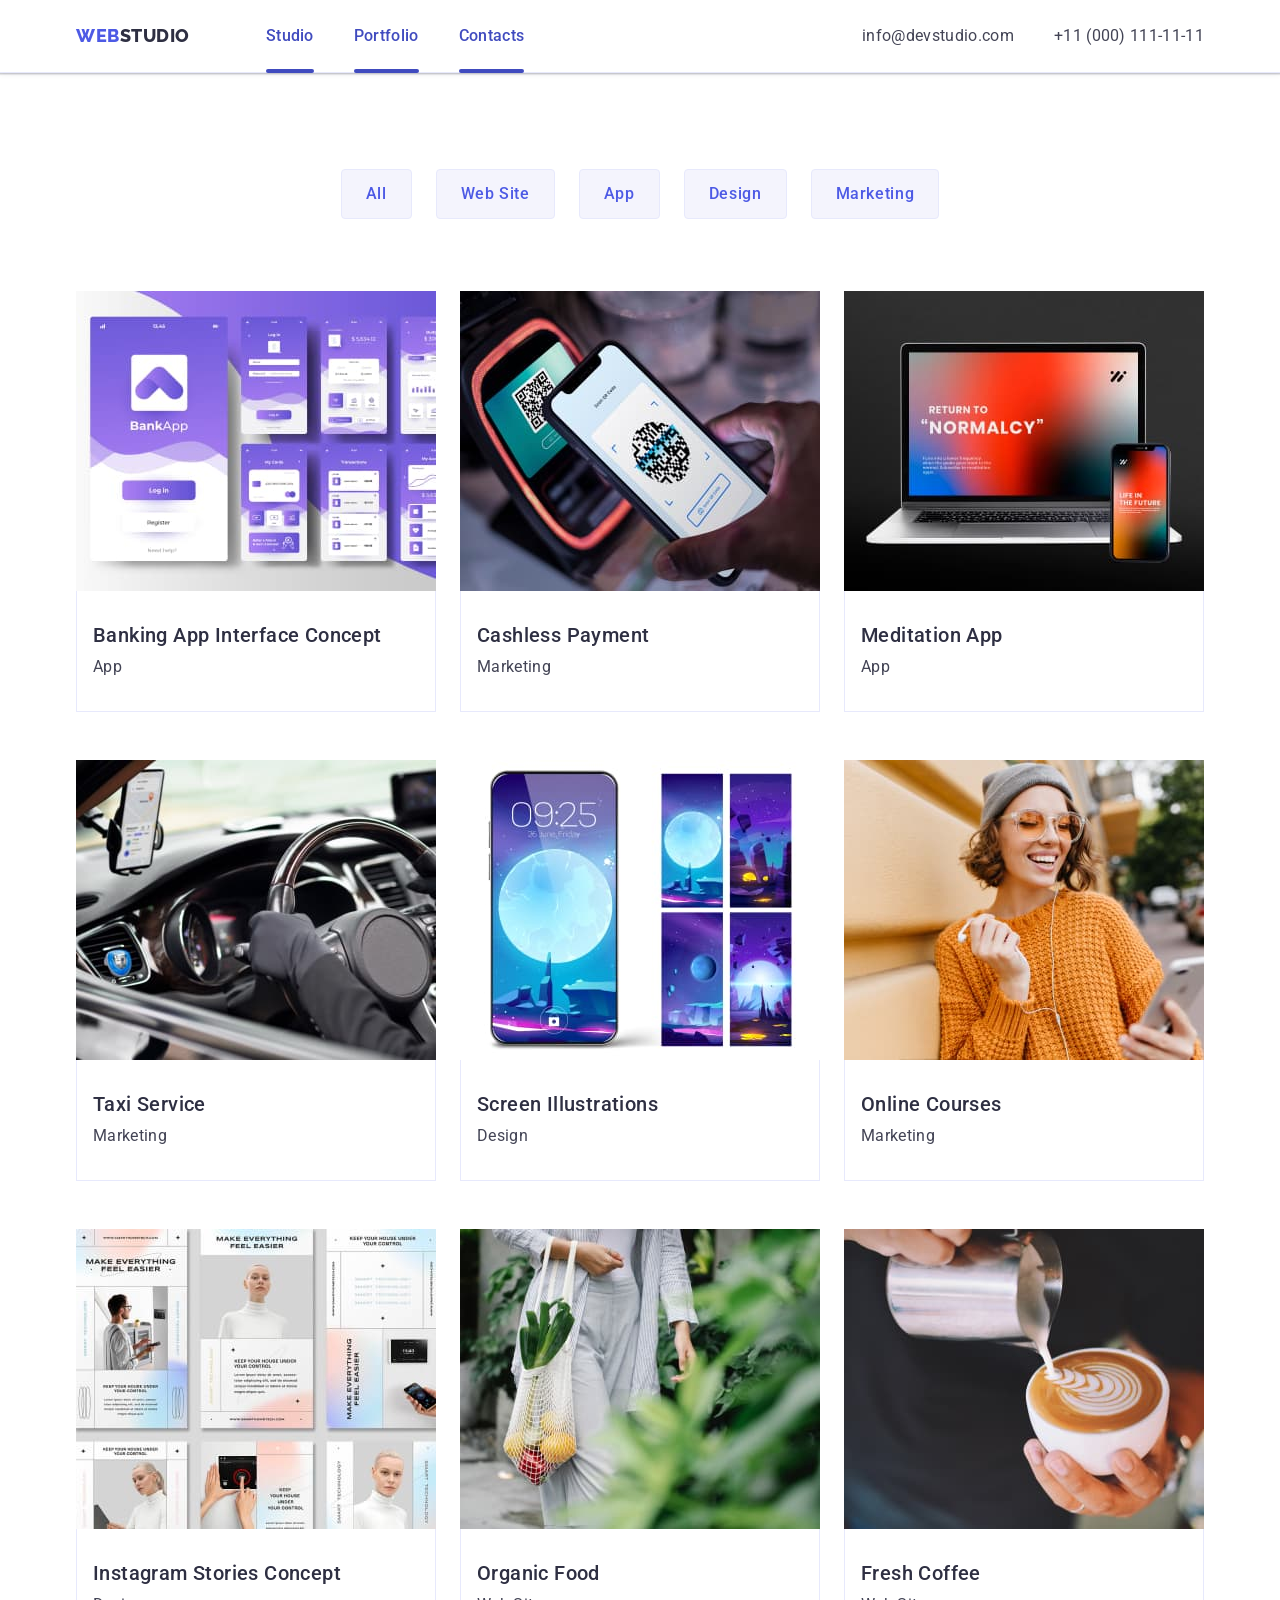
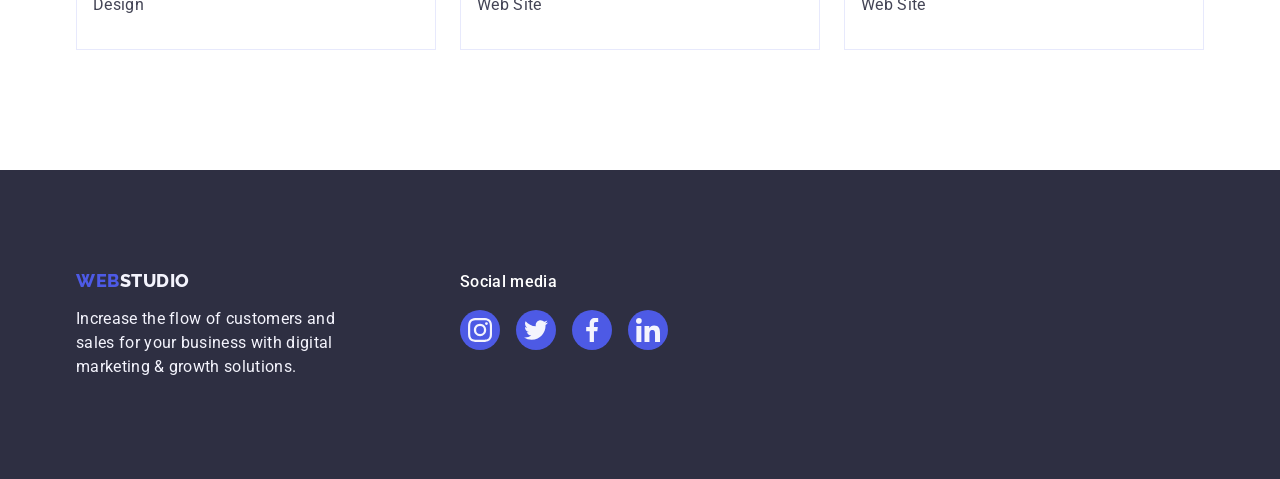
==== commit 64a20bf9: "change class name in porfolio.html(address-link!!)" ====
--- a/portfolio.html
+++ b/portfolio.html
@@ -36,10 +36,10 @@
         <address class="address">
           <ul class="address__list list">
             <li class="address__list-item">
-              <a href="mailto:info@devstudio.com" class="address__mail link">info@devstudio.com</a>
+              <a href="mailto:info@devstudio.com" class="address-link link">info@devstudio.com</a>
             </li>
             <li class="address__list-item">
-              <a href="tel:+110001111111" class="address__tel link">+11 (000) 111-11-11</a>
+              <a href="tel:+110001111111" class="address-link link">+11 (000) 111-11-11</a>
             </li>
           </ul>
         </address>
@@ -71,16 +71,16 @@
             <li class="cards__item">
               <a class="cards__item-link link" href="#">
                 <div class="cards__item-upbox">
-                  <p class="cards__item-overlay-text">
-                    14 Stylish and User-Friendly App Design Concepts · Task Manager App · Calorie
-                    Tracker App · Exotic Fruit Ecommerce App · Cloud Storage App
-                  </p>
                   <img
                     src="./images/s2-1.jpg"
                     alt="Banking App"
                     class="cards__item-img"
                     width="360"
                   />
+                  <p class="cards__item-overlay-text">
+                    14 Stylish and User-Friendly App Design Concepts · Task Manager App · Calorie
+                    Tracker App · Exotic Fruit Ecommerce App · Cloud Storage App
+                  </p>
                 </div>
                 <div class="cards__item-box">
                   <h2 class="cards__item-title">Banking App Interface Concept</h2>
@@ -91,17 +91,16 @@
             <li class="cards__item">
               <a class="cards__item-link link" href="#">
                 <div class="cards__item-upbox">
-                  <p class="cards__item-overlay-text">
-                    14 Stylish and User-Friendly App Design Concepts · Task Manager App · Calorie
-                    Tracker App · Exotic Fruit Ecommerce App · Cloud Storage App
-                  </p>
-
                   <img
                     src="./images/s2-2.jpg"
                     alt="Cashless Payment"
                     class="cards__item-img"
                     width="360"
                   />
+                  <p class="cards__item-overlay-text">
+                    14 Stylish and User-Friendly App Design Concepts · Task Manager App · Calorie
+                    Tracker App · Exotic Fruit Ecommerce App · Cloud Storage App
+                  </p>
                 </div>
                 <div class="cards__item-box">
                   <h2 class="cards__item-title">Cashless Payment</h2>
@@ -112,17 +111,16 @@
             <li class="cards__item">
               <a class="cards__item-link link" href="#">
                 <div class="cards__item-upbox">
-                  <p class="cards__item-overlay-text">
-                    14 Stylish and User-Friendly App Design Concepts · Task Manager App · Calorie
-                    Tracker App · Exotic Fruit Ecommerce App · Cloud Storage App
-                  </p>
-
                   <img
                     src="./images/s2-3.jpg"
                     alt="Meditation App"
                     class="cards__item-img"
                     width="360"
                   />
+                  <p class="cards__item-overlay-text">
+                    14 Stylish and User-Friendly App Design Concepts · Task Manager App · Calorie
+                    Tracker App · Exotic Fruit Ecommerce App · Cloud Storage App
+                  </p>
                 </div>
                 <div class="cards__item-box">
                   <h2 class="cards__item-title">Meditation App</h2>
@@ -133,17 +131,16 @@
             <li class="cards__item">
               <a class="cards__item-link link" href="#">
                 <div class="cards__item-upbox">
-                  <p class="cards__item-overlay-text">
-                    14 Stylish and User-Friendly App Design Concepts · Task Manager App · Calorie
-                    Tracker App · Exotic Fruit Ecommerce App · Cloud Storage App
-                  </p>
-
                   <img
                     src="./images/s3-1.jpg"
                     alt="Taxi Service"
                     class="cards__item-img"
                     width="360"
                   />
+                  <p class="cards__item-overlay-text">
+                    14 Stylish and User-Friendly App Design Concepts · Task Manager App · Calorie
+                    Tracker App · Exotic Fruit Ecommerce App · Cloud Storage App
+                  </p>
                 </div>
                 <div class="cards__item-box">
                   <h2 class="cards__item-title">Taxi Service</h2>
@@ -154,17 +151,16 @@
             <li class="cards__item">
               <a class="cards__item-link link" href="#">
                 <div class="cards__item-upbox">
-                  <p class="cards__item-overlay-text">
-                    14 Stylish and User-Friendly App Design Concepts · Task Manager App · Calorie
-                    Tracker App · Exotic Fruit Ecommerce App · Cloud Storage App
-                  </p>
-
                   <img
                     src="./images/s3-2.jpg"
                     alt="Screen Illustrations"
                     class="cards__item-img"
                     width="360"
                   />
+                  <p class="cards__item-overlay-text">
+                    14 Stylish and User-Friendly App Design Concepts · Task Manager App · Calorie
+                    Tracker App · Exotic Fruit Ecommerce App · Cloud Storage App
+                  </p>
                 </div>
                 <div class="cards__item-box">
                   <h2 class="cards__item-title">Screen Illustrations</h2>
@@ -175,17 +171,16 @@
             <li class="cards__item">
               <a class="cards__item-link link" href="#">
                 <div class="cards__item-upbox">
-                  <p class="cards__item-overlay-text">
-                    14 Stylish and User-Friendly App Design Concepts · Task Manager App · Calorie
-                    Tracker App · Exotic Fruit Ecommerce App · Cloud Storage App
-                  </p>
-
                   <img
                     src="./images/s3-3.jpg"
                     alt="Online Courses"
                     class="cards__item-img"
                     width="360"
                   />
+                  <p class="cards__item-overlay-text">
+                    14 Stylish and User-Friendly App Design Concepts · Task Manager App · Calorie
+                    Tracker App · Exotic Fruit Ecommerce App · Cloud Storage App
+                  </p>
                 </div>
                 <div class="cards__item-box">
                   <h2 class="cards__item-title">Online Courses</h2>
@@ -196,17 +191,16 @@
             <li class="cards__item">
               <a class="cards__item-link link" href="#">
                 <div class="cards__item-upbox">
-                  <p class="cards__item-overlay-text">
-                    14 Stylish and User-Friendly App Design Concepts · Task Manager App · Calorie
-                    Tracker App · Exotic Fruit Ecommerce App · Cloud Storage App
-                  </p>
-
                   <img
                     src="./images/s4-1.jpg"
                     alt="Instagram Stories Concept"
                     class="cards__item-img"
                     width="360"
                   />
+                  <p class="cards__item-overlay-text">
+                    14 Stylish and User-Friendly App Design Concepts · Task Manager App · Calorie
+                    Tracker App · Exotic Fruit Ecommerce App · Cloud Storage App
+                  </p>
                 </div>
                 <div class="cards__item-box">
                   <h2 class="cards__item-title">Instagram Stories Concept</h2>
@@ -217,17 +211,16 @@
             <li class="cards__item">
               <a class="cards__item-link link" href="#">
                 <div class="cards__item-upbox">
-                  <p class="cards__item-overlay-text">
-                    14 Stylish and User-Friendly App Design Concepts · Task Manager App · Calorie
-                    Tracker App · Exotic Fruit Ecommerce App · Cloud Storage App
-                  </p>
-
                   <img
                     src="./images/s4-2.jpg"
                     alt="Organic Food"
                     class="cards__item-img"
                     width="360"
                   />
+                  <p class="cards__item-overlay-text">
+                    14 Stylish and User-Friendly App Design Concepts · Task Manager App · Calorie
+                    Tracker App · Exotic Fruit Ecommerce App · Cloud Storage App
+                  </p>
                 </div>
                 <div class="cards__item-box">
                   <h2 class="cards__item-title">Organic Food</h2>
@@ -238,16 +231,16 @@
             <li class="cards__item">
               <a class="cards__item-link link" href="#">
                 <div class="cards__item-upbox">
-                  <p class="cards__item-overlay-text">
-                    14 Stylish and User-Friendly App Design Concepts · Task Manager App · Calorie
-                    Tracker App · Exotic Fruit Ecommerce App · Cloud Storage App
-                  </p>
                   <img
                     src="./images/s4-3.jpg"
                     alt="Fresh Coffee"
                     class="cards__item-img"
                     width="360"
                   />
+                  <p class="cards__item-overlay-text">
+                    14 Stylish and User-Friendly App Design Concepts · Task Manager App · Calorie
+                    Tracker App · Exotic Fruit Ecommerce App · Cloud Storage App
+                  </p>
                 </div>
                 <div class="cards__item-box">
                   <h2 class="cards__item-title">Fresh Coffee</h2>
--- a/css/style.css
+++ b/css/style.css
@@ -464,8 +464,8 @@
   border: 1px solid var(--light-slate);
   border-radius: 4px;
   color: var(--light-slate);
-  transition-duration: 250ms;
-  transition-timing-function: cubic-bezier(0.4, 0, 0.2, 1);
+  transition: border-color 250ms cubic-bezier(0.4, 0, 0.2, 1),
+    color 250ms cubic-bezier(0.4, 0, 0.2, 1);
 }
 .customers__item-svg {
   fill: currentColor;
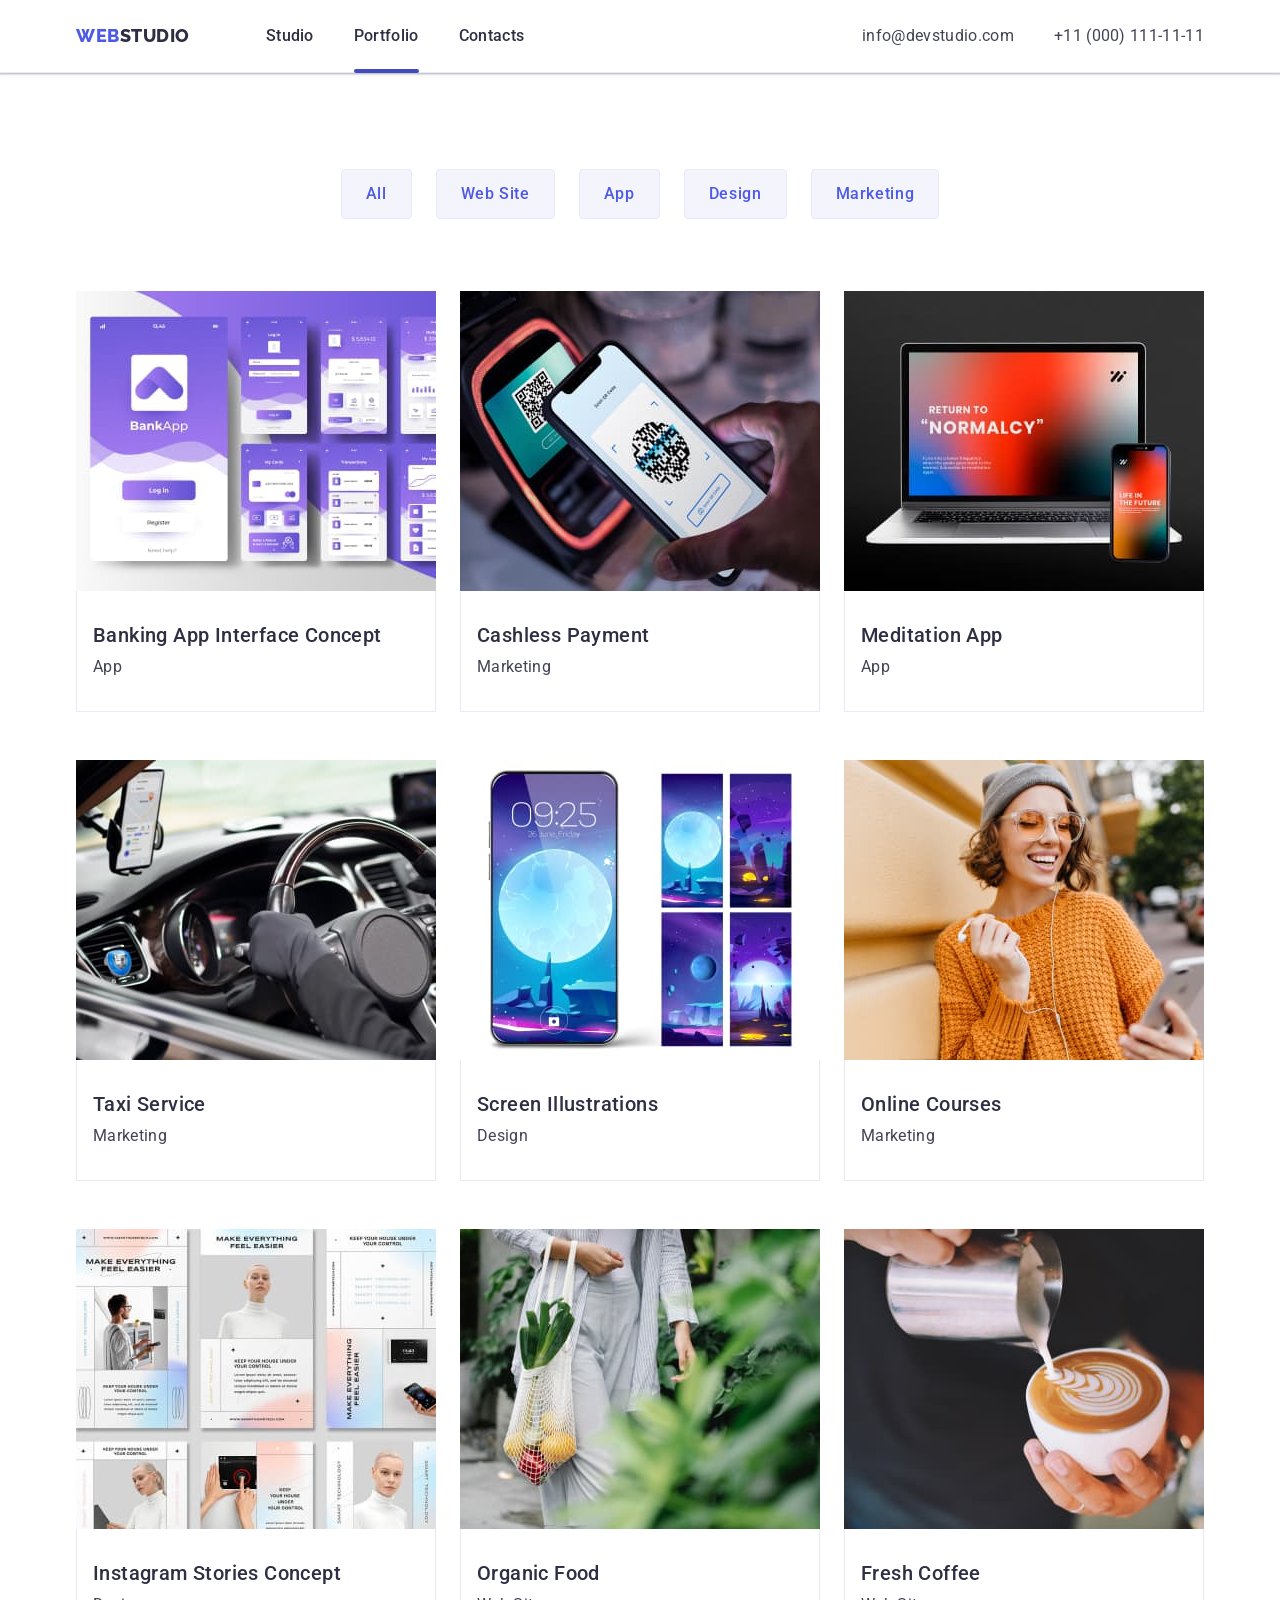
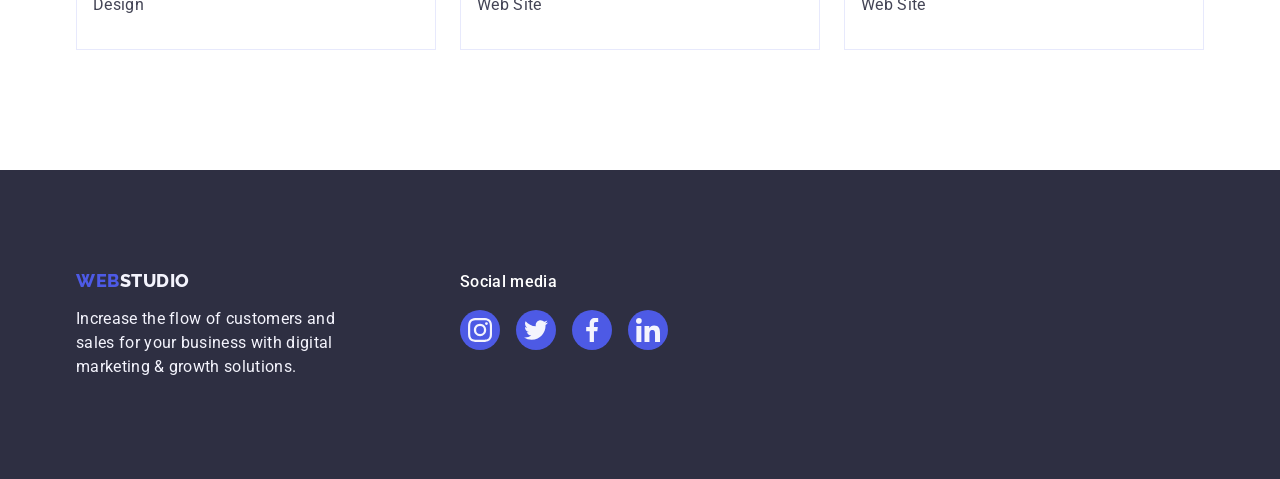
==== commit 17c4d57b: "complete nav" ====
--- a/portfolio.html
+++ b/portfolio.html
@@ -26,7 +26,7 @@
               <a href="./index.html" class="menu__list-link link">Studio</a>
             </li>
             <li class="menu__list-item">
-              <a href="./portfolio.html" class="menu__list-link link">Portfolio</a>
+              <a href="./portfolio.html" class="menu__list-link link current">Portfolio</a>
             </li>
             <li class="menu__list-item">
               <a href="" class="menu__list-link link">Contacts</a>
--- a/css/style.css
+++ b/css/style.css
@@ -127,9 +127,9 @@
 .menu__list-link {
   transition: color 250ms cubic-bezier(0.4, 0, 0.2, 1);
   position: relative;
-  color: var(--ocean);
-}
-.menu__list-link::after {
+}
+
+.current::after {
   content: '';
   position: absolute;
   left: 0;
@@ -138,7 +138,9 @@
   height: 4px;
   background-color: var(--ocean);
   border-radius: 2px;
-}
+  color: var(--ocean);
+}
+
 .menu__list-link:hover,
 .menu__list-link:focus {
   color: var(--ocean);
